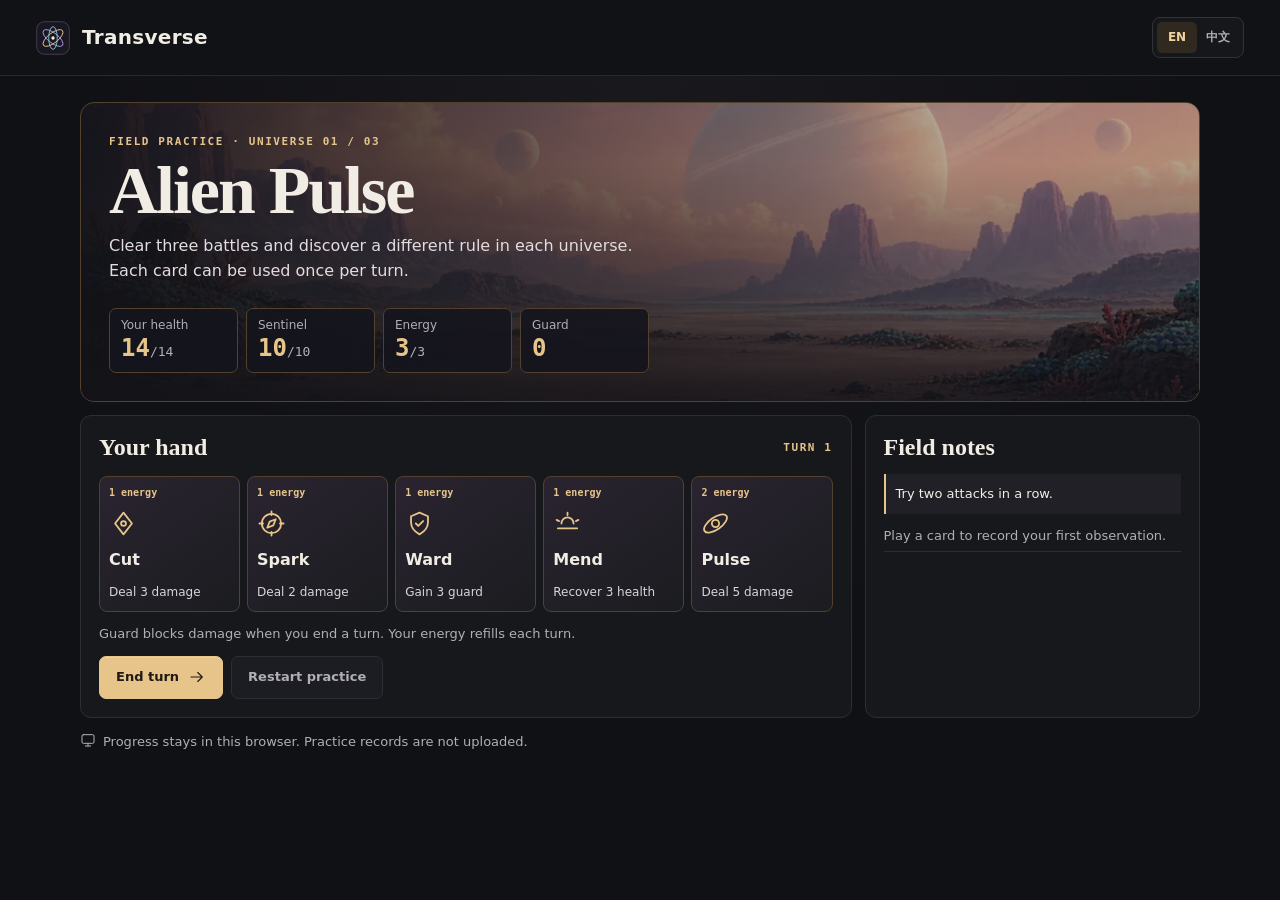
==== practice/index.html @ 9c6a7497 "Run public Transverse practice entirely in the browser" ====
<!doctype html>
<html lang="en">
<head>
  <meta charset="utf-8">
  <meta name="viewport" content="width=device-width, initial-scale=1">
  <meta name="theme-color" content="#101114">
  <meta name="robots" content="noindex, nofollow">
  <meta http-equiv="Content-Security-Policy" content="default-src 'none'; script-src 'self'; style-src 'self'; img-src 'self'; connect-src 'none'; form-action 'none'; base-uri 'none'">
  <meta name="description" content="Play three Transverse practice battles in your browser.">
  <link rel="icon" href="../mark.svg" type="image/svg+xml">
  <link rel="stylesheet" href="../style.css?v=7">
  <link rel="stylesheet" href="./practice.css">
  <title>Transverse · Practice</title>
</head>
<body>
  <div id="practice"></div>
  <noscript>Enable JavaScript to play. 请启用 JavaScript 后开始试玩。</noscript>
  <script type="module" src="./practice.mjs"></script>
</body>
</html>
---- style.css ----
:root {
  color-scheme: dark;
  --bg: #101114;
  --panel: #17181c;
  --panel-raised: #1c1d22;
  --line: #2d2e34;
  --line-warm: #51412d;
  --ink: #f2ede4;
  --muted: #b1aeb5;
  --dim: #949097;
  --gold: #e7c48a;
  --gold-bright: #f0d29e;
  --good: #add4ae;
  --mono: "Cascadia Mono", "SFMono-Regular", Consolas, monospace;
  --sans: Inter, system-ui, -apple-system, "Segoe UI", "Microsoft YaHei UI", "PingFang SC", sans-serif;
  --display: Georgia, "Times New Roman", serif;
  font: 16px/1.55 var(--sans);
  color: var(--ink);
  background: var(--bg);
}
html[lang="zh-CN"] { --display: "Songti SC", "Noto Serif CJK SC", SimSun, Georgia, serif; }
* { box-sizing: border-box; }
html { scroll-behavior: smooth; }
body { margin: 0; min-width: 280px; background: radial-gradient(ellipse at 50% 0, #1a191e 0, transparent 560px); }
body:has(dialog[open]) { overflow: hidden; }
button, input, textarea { font: inherit; }
a { color: inherit; text-decoration: none; }
button { color: inherit; cursor: pointer; }
button:disabled { cursor: default; opacity: .52; }
a:focus-visible, button:focus-visible, textarea:focus-visible, input:focus-visible, [tabindex]:focus-visible { outline: 2px solid var(--gold-bright); outline-offset: 3px; }
button:focus:not(:focus-visible) { outline: none; }
h1, h2, h3, p { margin: 0; }
svg { flex-shrink: 0; vertical-align: middle; }
.sr-only { position: absolute; width: 1px; height: 1px; padding: 0; margin: -1px; overflow: hidden; clip: rect(0,0,0,0); white-space: nowrap; border: 0; }
.frame { width: min(100% - 72px, 1240px); margin-inline: auto; }
.eyebrow { color: var(--gold); font: 600 11px/1.4 var(--mono); letter-spacing: .145em; text-transform: uppercase; }
.site-head { border-bottom: 1px solid #2a282d; background: #111215; }
.head-inner { display: flex; align-items: center; justify-content: space-between; gap: 24px; min-height: 75px; }
.brand { display: inline-flex; align-items: center; gap: 12px; flex-shrink: 0; }
.brand img { display: block; }
.brand strong { letter-spacing: .015em; line-height: 1.08; font-size: 20px; font-weight: 760; }
.site-head nav { display: flex; gap: 34px; color: var(--muted); font-size: 13px; }
.site-head nav a:hover, .site-foot a:hover { color: var(--gold-bright); }
.head-location { font-size: 13px; color: var(--muted); }
.head-tools { display: flex; align-items: center; gap: 10px; }
.language { display: flex; align-items: center; background: #16171b; border: 1px solid #343236; padding: 4px; border-radius: 8px; }
.language button { height: 31px; min-width: 40px; padding: 0 9px; border: 0; background: transparent; border-radius: 5px; color: var(--muted); font-size: 12px; font-weight: 700; }
.language button[aria-pressed="true"] { background: #30291f; color: var(--gold-bright); }
.language button:hover { color: var(--gold-bright); }
.icon-button { display: grid; place-items: center; width: 40px; height: 40px; border: 1px solid var(--line); border-radius: 7px; background: #191a1e; color: var(--muted); }
.icon-button:hover { color: var(--ink); border-color: var(--line-warm); }
.home-main { padding-top: 34px; }
.hero { position: relative; min-height: 568px; display: flex; align-items: center; isolation: isolate; overflow: hidden; border: 1px solid #413831; border-radius: 13px; background: #19151d; }
.hero-image, .hero-shade, .hero-grid { position: absolute; inset: 0; z-index: -1; }
.hero-image { background: url('./worlds/world-23.webp') 65% center / cover no-repeat; }
.hero-shade {
  background: linear-gradient(90deg, #19151d 0%, #19151de8 19%, #19151dc2 36%, #19151d20 63%, transparent 80%),
    linear-gradient(0deg, #19151db8, transparent 40%);
}
.hero-grid { opacity: .12; background-image: linear-gradient(#b99a6630 1px, transparent 1px), linear-gradient(90deg, #b99a6630 1px, transparent 1px); background-size: 38px 38px; mask-image: linear-gradient(90deg, #000, transparent 58%); }
.hero-content { padding: 43px 48px 47px 58px; width: min(100%, 650px); }
.hero-label { display: inline-flex; align-items: center; gap: 9px; border: 1px solid #6b5538; border-radius: 4px; padding: 7px 9px; background: #2d251a9c; }
.tag-dot, .status-dot, .foot-dot { flex: none; display: inline-block; width: 6px; height: 6px; border-radius: 50%; background: var(--gold); box-shadow: 0 0 10px #dcb87d70; }
.hero h1 { margin: 24px 0 11px; font: 560 clamp(62px, 9.1vw, 123px)/.92 Georgia, "Times New Roman", serif; letter-spacing: -.078em; }
.hero-tagline { max-width: 460px; margin-bottom: 12px; color: #f0d6ad; font: 550 clamp(21px, 2.6vw, 33px)/1.18 var(--display); text-wrap: balance; }
.hero-tagline + .hero-desc { max-width: 375px; }
.hero-desc { color: #d5ced0; font-size: 15px; line-height: 1.75; max-width: 400px; }
.hero-actions { display: flex; flex-wrap: wrap; gap: 11px; align-items: center; margin-top: 26px; }
.button { min-height: 43px; display: inline-flex; justify-content: center; align-items: center; gap: 9px; padding: 9px 16px; border: 1px solid transparent; border-radius: 7px; font-size: 13px; line-height: 1.28; font-weight: 750; text-align: center; transition: background .15s, border-color .15s, box-shadow .15s; }
.button.primary { color: #211913; border-color: #f0d8ad; background: #e4bd7e; box-shadow: inset 0 1px #f8ddb185; }
.button.primary:hover:enabled, a.button.primary:hover { background: #f2d59f; }
.button.secondary { color: var(--ink); border-color: #48434a; background: #1c1b21d9; }
.button.secondary:hover:enabled, a.button.secondary:hover { background: #29252a; border-color: #8b6f4b; }
.button.plain { color: var(--muted); background: transparent; }
.button.plain:hover:enabled { color: var(--ink); background: #242329; }
.button.danger { color: #23161a; border-color: #f2c3be; background: #eab2ad; }
.button.danger:hover:enabled { background: #f4d0cc; }
.button.danger-text { color: #f1b8b0; }
.hero-actions .button { min-height: 48px; padding-inline: 20px; }
.hero-facts { display: flex; flex-wrap: wrap; gap: 9px 16px; padding: 0; margin: 26px 0 0; list-style: none; }
.hero-facts li { display: inline-flex; align-items: center; gap: 7px; font-size: 11px; color: #c8c0bf; }
.hero-facts svg { color: var(--gold); }
.hero-plate { position: absolute; right: 22px; bottom: 19px; display: flex; align-items: center; gap: 11px; color: #e4c99c; text-transform: uppercase; font: 10px/1 var(--mono); letter-spacing: .16em; }
.hero-plate span { width: 32px; height: 1px; background: #bc965c; }
.corner { position: absolute; width: 13px; height: 13px; border: 0 solid #d2a972; opacity: .7; }
.top-left { top: 11px; left: 11px; border-width: 1px 0 0 1px; }
.top-right { top: 11px; right: 11px; border-width: 1px 1px 0 0; }
.bottom-left { bottom: 11px; left: 11px; border-width: 0 0 1px 1px; }
.bottom-right { bottom: 11px; right: 11px; border-width: 0 1px 1px 0; }
.home-section { padding: 64px 0 0; scroll-margin-top: 10px; }
.section-head .eyebrow { margin-bottom: 9px; }
.section-head h1, .section-head h2 { font: 600 clamp(31px, 4vw, 50px)/1.14 var(--display); letter-spacing: -.035em; }
.section-head > p:last-child { margin-top: 11px; color: var(--muted); font-size: 14px; }
.phase-grid { display: grid; grid-template-columns: repeat(3, minmax(0, 1fr)); gap: 14px; margin-top: 24px; }
.phase-tile { min-width: 0; overflow: hidden; border: 1px solid #39343b; border-radius: 10px; background: linear-gradient(140deg, #211e24, #18191d 64%); }
.phase-scene { position: relative; isolation: isolate; min-height: 103px; display: flex; align-items: flex-end; border-bottom: 1px solid #39343b; background: #232025; }
.phase-scene > img, .phase-scene::after { position: absolute; inset: 0; width: 100%; height: 100%; }
.phase-scene > img { z-index: -2; object-fit: cover; object-position: 48% 43%; }
.phase-tile:nth-child(2) .phase-scene > img { object-position: 48% 77%; }
.phase-scene::after { content: ''; z-index: -1; background: linear-gradient(0deg, #121017df, #1210172e 63%); }
.phase-coordinates { width: 100%; display: flex; align-items: center; justify-content: space-between; gap: 8px; padding: 8px 13px; color: #f5e8d4; font: 650 10px/1.4 var(--mono); letter-spacing: .1em; text-transform: uppercase; }
.phase-coordinates > span:first-child { display: inline-flex; align-items: center; gap: 6px; }
.phase-number { color: #ebcca2; }
.phase-content { padding: 13px 16px 16px; }
.phase-tile h3 { display: flex; align-items: center; gap: 8px; font-size: 16px; }
.phase-tile h3 svg { color: var(--gold); }
.option-icon { display: inline-grid; place-items: center; border: 1px solid #584833; border-radius: 7px; background: #2c241d; color: var(--gold); }
.phase-tile p, .info-tile > p:not(.eyebrow) { color: var(--muted); margin-top: 7px; font-size: 13px; line-height: 1.68; }
.home-info { display: grid; grid-template-columns: 1fr 1fr; gap: 14px; margin-top: 29px; }
.info-tile { padding: 22px 25px; border: 1px solid var(--line); border-radius: 9px; background: var(--panel); }
.info-tile h2 { font-size: 19px; margin-top: 7px; }
.info-tile .button { margin-top: 14px; }
.site-foot { margin-top: 55px; padding: 17px 0 25px; border-top: 1px solid var(--line); display: flex; align-items: center; justify-content: space-between; gap: 12px; font-size: 11px; color: var(--dim); }
.site-foot > * { display: inline-flex; align-items: center; gap: 8px; }
.foot-dot { width: 5px; height: 5px; }
.flash { display: flex; align-items: center; gap: 14px; margin-top: 15px; padding: 10px 13px; border: 1px solid var(--line-warm); border-radius: 6px; background: #2b231a; color: #edd5ab; font-size: 13px; }
.flash button { color: var(--gold-bright); background: transparent; border: 0; text-decoration: underline; }
.loading { color: var(--muted); padding-top: 50px; padding-bottom: 30px; }

.game-main { padding-top: 26px; }
.run-top { display: flex; align-items: flex-end; justify-content: space-between; gap: 12px; margin-bottom: 17px; }
.run-title h1 { font: 600 clamp(26px, 3.3vw, 41px)/1.15 var(--display); letter-spacing: -.035em; margin-top: 3px; }
.run-title h1 span { color: var(--gold); }
.run-title h1 small { font: 13px var(--mono); letter-spacing: .05em; color: var(--dim); }
.run-top-right { display: flex; align-items: center; gap: 14px; }
.life-dots { display: flex; align-items: center; gap: 5px; }
.life-dots span { display: grid; place-items: center; width: 28px; height: 26px; border-radius: 4px; border: 1px solid var(--line); color: var(--dim); font: 11px var(--mono); }
.life-dots .current { color: var(--gold-bright); border-color: #9d794c; background: #34291e; }
.life-dots .passed { color: var(--good); }
.save-mark { display: flex; align-items: center; gap: 6px; color: var(--muted); font-size: 11px; white-space: nowrap; }
.save-mark .status-dot { background: var(--good); box-shadow: 0 0 10px #add4ae52; }
.route-track { display: flex; align-items: center; gap: 13px; margin-bottom: 16px; min-height: 51px; border: 1px solid var(--line); border-radius: 8px; padding: 8px 13px; background: var(--panel); }
.route-track .eyebrow { color: var(--muted); white-space: nowrap; }
.route-track ol { display: flex; align-items: center; list-style: none; margin: 0; padding: 0; }
.route-track li { display: flex; align-items: center; color: #8a8589; }
.route-track li::after { content: ''; width: clamp(9px, 2vw, 24px); height: 1px; background: var(--line); }
.route-track li:last-child::after { display: none; }
.route-track li svg { width: 29px; height: 28px; padding: 5px; border: 1px solid #343137; border-radius: 4px; }
.route-track li.passed svg { color: var(--muted); }
.route-track li.current svg { color: var(--gold-bright); border-color: #937145; background: #34281d; }
.game-grid { display: grid; grid-template-columns: minmax(0, 2.25fr) minmax(260px, 1fr); gap: 16px; align-items: start; }
.combat-block { min-width: 0; }
.arena { min-height: 308px; display: grid; grid-template-rows: auto minmax(144px, 1fr) auto; position: relative; isolation: isolate; overflow: hidden; border: 1px solid #554637; border-radius: 10px; background: #18151a; }
.arena-visual, .arena-shade { position: absolute; inset: 0; z-index: -1; }
.arena-visual { opacity: .85; }
.arena-shade { background: radial-gradient(ellipse at 50% 40%, #15131740 0, #121217bc 70%), linear-gradient(0deg, #101115 0, transparent 70%); }
.arena-top { padding: 14px 17px 0; display: flex; justify-content: space-between; gap: 10px; align-items: center; }
.arena-top .eyebrow { display: flex; align-items: center; gap: 7px; }
.arena-turn { font-size: 12px; color: var(--muted); }
.arena-turn strong { color: var(--ink); font: 15px var(--mono); margin-left: 4px; }
.arena-figure { display: grid; place-items: center; padding-top: 1px; }
.arena-readouts { display: grid; grid-template-columns: 1fr 1fr; gap: 13px; padding: 0 14px 14px; }
.readout { min-width: 0; min-height: 86px; padding: 8px 9px; border: 1px solid #4a3e34; border-radius: 6px; background: #141316e8; }
.readout h2 { color: var(--muted); font-size: 10px; letter-spacing: .09em; text-transform: uppercase; margin-bottom: 4px; }
.readout h2 span { letter-spacing: 0; text-transform: none; margin-left: 3px; color: var(--gold); }
.slots { display: flex; flex-wrap: wrap; gap: 4px; margin: 0; }
.slots div { display: grid; justify-items: center; min-width: 34px; padding: 2px 4px; line-height: 1.23; border: 1px solid #3b3539; border-radius: 3px; background: #211d23; }
.slots dt { font: 9px var(--mono); color: var(--dim); }
.slots dd { margin: 2px 0 0; font: 700 15px/1 var(--mono); color: var(--ink); }
.slots .unknown { color: #c5a77e; }
.camp-line { margin-top: 9px; display: flex; align-items: center; gap: 8px; font-size: 11px; color: var(--muted); }
.camp-count { display: inline-block; white-space: nowrap; padding: 3px 6px; border: 1px solid #5e4c36; border-radius: 4px; color: var(--gold); font: 600 10px/1.35 var(--mono); }
.quick-observation { display: none; }
.hand { margin-top: 16px; }
.hand-title { display: flex; align-items: center; justify-content: space-between; margin-bottom: 8px; }
.hand-title h2 { font-size: 13px; font-weight: 730; }
.hand-title span { font: 11px var(--mono); color: var(--dim); }
.cards { display: grid; grid-template-columns: repeat(5, minmax(0, 1fr)); gap: 8px; min-height: 121px; }
.hand-card { min-width: 0; min-height: 121px; padding: 6px 7px 8px; display: grid; grid-template-rows: auto 1fr auto auto; justify-items: center; color: #eee2d1; text-align: center; border: 1px solid #564531; border-radius: 8px; background: radial-gradient(ellipse at 50% 37%, #413128 0, transparent 66%), #201c23; transition: transform .15s, border-color .15s, background-color .15s; }
.hand-card:hover:enabled { transform: translateY(-3px); border-color: #e4bd7e; background-color: #2a222a; }
.card-top { display: flex; justify-content: space-between; align-items: center; width: 100%; }
.card-top kbd { color: #b1a49a; font: 10px/1 var(--mono); }
.card-cost { display: grid; place-items: center; min-width: 21px; height: 21px; border: 1px solid #a27d4e; border-radius: 50%; color: var(--gold-bright); font: 600 11px var(--mono); background: #302418; }
.card-sigil { color: #dbb57b; }
.card-sigil svg { width: 51px; height: 51px; }
.hand-card strong { max-width: 100%; font: 700 clamp(10px, 1.45vw, 13px)/1.3 var(--mono); overflow-wrap: anywhere; }
.card-rule { width: 21px; height: 1px; background: #8f6c46; margin-top: 6px; }
.empty-hand { grid-column: 1 / -1; place-content: center; color: var(--muted); border: 1px dashed var(--line); border-radius: 8px; padding: 13px; text-align: center; font-size: 13px; }
.turn-actions, .camp-actions { display: flex; gap: 8px; align-items: center; }
.turn-actions { justify-content: space-between; margin-top: 12px; }
.notebook { min-width: 0; border: 1px solid #39363e; border-radius: 9px; overflow: hidden; background: #17181d; }
.log-tabs { display: grid; grid-template-columns: 1fr 1fr; border-bottom: 1px solid #333139; }
.log-tabs button { min-height: 46px; padding: 5px 6px; display: flex; justify-content: center; align-items: center; gap: 5px; border: 0; border-bottom: 2px solid transparent; background: #1b1b21; color: var(--muted); font-size: 11px; line-height: 1.15; font-weight: 700; }
.log-tabs button + button { border-left: 1px solid #333139; }
.log-tabs button:hover { color: var(--ink); }
.log-tabs button[aria-pressed="true"] { background: #252128; color: var(--gold-bright); border-bottom-color: #d0a26a; }
.log-tabs sup { color: var(--gold-bright); font: 9px var(--mono); }
.log-scroll { height: min(498px, 60vh); min-height: 235px; overflow: auto; scrollbar-color: #51414a transparent; overscroll-behavior: contain; }
.log-list { margin: 0; padding: 0 11px; list-style: none; }
.log-list > li { padding: 10px 1px; border-bottom: 1px solid #2c2b32; }
.log-list > li:last-child { border-bottom: 0; }
.log-line-title { display: flex; gap: 8px; align-items: baseline; font-size: 12px; color: #dcd4d5; }
.log-seq { font: 10px var(--mono); color: var(--dim); }
.deltas { display: flex; flex-wrap: wrap; gap: 4px; margin: 5px 0 0 27px; }
.delta { font: 10px/1.3 var(--mono); padding: 2px 4px; border-radius: 3px; background: #25232b; color: #d5ccd2; }
.delta b { color: var(--gold); }
.delta span { color: #a59aa2; }
.log-list li p { padding-left: 27px; color: var(--muted); font-size: 11px; }
.carried-notes { padding: 12px; color: var(--muted); font-size: 13px; }
.carried-notes article { padding: 11px 10px; border: 1px solid var(--line); border-radius: 5px; background: #1d1c22; }
.carried-notes article + article { margin-top: 7px; }
.carried-notes article p { margin-top: 5px; white-space: pre-wrap; overflow-wrap: anywhere; }
.carried-notes .eyebrow { font-size: 9px; }
.step-panel { min-height: 360px; border: 1px solid #4d4035; border-radius: 10px; overflow: hidden; background: linear-gradient(137deg, #271f24, #17181d 57%); }
.step-art { height: 120px; display: grid; place-items: center; color: var(--gold); border-bottom: 1px solid #493b32; background: radial-gradient(ellipse at 50% 50%, #493524 0, #201c23 58%); }
.step-art svg { filter: drop-shadow(0 0 14px #d8ae6c6b); }
.step-content { padding: 21px 25px 26px; }
.step-content h2 { margin-top: 5px; font: 600 clamp(23px, 3.1vw, 34px)/1.18 var(--display); }
.step-content p { margin-top: 8px; color: var(--muted); font-size: 13px; }
.options { display: grid; grid-template-columns: repeat(auto-fit, minmax(min(155px, 100%), 1fr)); gap: 8px; margin-top: 19px; }
.option { display: flex; align-items: center; gap: 8px; min-height: 51px; padding: 7px 9px; border: 1px solid #514235; border-radius: 6px; background: #231e24; color: var(--ink); text-align: left; font-size: 13px; font-weight: 700; }
.option:hover:enabled { border-color: #bd9865; background: #30242a; }
.option > svg { margin-left: auto; color: #c8a576; width: 15px; }
.option-icon { width: 32px; height: 32px; font: 10px var(--mono); flex: none; }
.option-icon svg { width: 20px; height: 20px; }
.skip-reward { margin-top: 6px; }
#note-form { margin-top: 13px; }
textarea { resize: vertical; width: 100%; min-height: 98px; padding: 10px; border: 1px solid #4b4248; border-radius: 6px; background: #15151a; color: var(--ink); font-size: 14px; }
textarea::placeholder { color: var(--dim); }
.note-actions { display: flex; align-items: center; gap: 8px; margin-top: 8px; }
#note-count { margin-right: auto; color: var(--dim); font: 11px var(--mono); }
.complete-panel { max-width: 790px; margin: 14px auto 0; padding: 37px 29px 31px; text-align: center; border: 1px solid #5c4933; border-radius: 12px; background: radial-gradient(ellipse at 50% 0, #3a2c22 0, #19181e 60%); }
.complete-sigil { color: var(--gold-bright); margin-bottom: 14px; }
.complete-panel h1 { font: 600 clamp(32px, 5vw, 55px)/1.12 var(--display); margin: 7px 0; }
.complete-panel > p:not(.eyebrow) { color: var(--muted); }
.result-grid { margin: 21px auto 16px; display: grid; grid-template-columns: repeat(3, 1fr); gap: 8px; max-width: 630px; }
.result-grid article { display: grid; gap: 4px; border: 1px solid var(--line-warm); border-radius: 7px; padding: 11px 6px; background: #1c1a20; }
.result-grid small { color: var(--muted); }
.run-id { display: flex; align-items: center; justify-content: center; flex-wrap: wrap; gap: 7px; font-size: 11px; color: var(--muted); }
.run-id code, .run-id strong { color: var(--gold); overflow-wrap: anywhere; }
.complete-actions { display: flex; justify-content: center; flex-wrap: wrap; gap: 8px; margin-top: 19px; }

dialog { width: min(100% - 28px, 510px); max-height: calc(100% - 28px); overflow: auto; border: 1px solid #6c553d; border-radius: 11px; padding: 24px; color: var(--ink); background: #1e1b22; box-shadow: 0 24px 80px #0009; }
dialog::backdrop { background: #0c0b10d9; backdrop-filter: blur(3px); }
.dialog-close { position: absolute; right: 10px; top: 10px; width: 33px; height: 33px; }
dialog h2 { margin: 5px 28px 10px 0; font: 600 29px/1.15 var(--display); }
dialog p:not(.eyebrow) { color: var(--muted); margin-top: 10px; font-size: 13px; line-height: 1.65; }
.check-label { display: flex; align-items: center; gap: 9px; margin-top: 14px; padding: 10px; border: 1px solid #4e423c; border-radius: 6px; background: #282126; font-size: 13px; }
.check-label input { width: 17px; height: 17px; flex: none; accent-color: var(--gold); }
.dialog-actions { display: flex; justify-content: flex-end; flex-wrap: wrap; gap: 7px; margin-top: 15px; }
.menu-options { display: grid; gap: 8px; }
.dialog-alert { padding: 6px 8px; border: 1px solid var(--line-warm); border-radius: 4px; }
div.dialog-alert { margin-top: 10px; }
dialog div.dialog-alert p { margin: 0; }
.research-main { padding-top: 41px; }
.research-main .info-tile { margin-top: 19px; max-width: 565px; }
.stat-grid { display: grid; grid-template-columns: repeat(4, minmax(0, 1fr)); gap: 9px; margin-top: 19px; }
.stat-tile { display: grid; gap: 6px; padding: 13px; border: 1px solid var(--line); border-radius: 7px; background: var(--panel); }
.stat-tile span { color: var(--muted); font-size: 12px; }
.stat-tile strong { color: var(--gold-bright); font: 650 clamp(16px, 3vw, 26px) var(--mono); }
.research-actions { display: flex; flex-wrap: wrap; gap: 7px; margin-top: 15px; }
.research-table { margin-top: 16px; padding: 13px; border: 1px solid var(--line); border-radius: 7px; background: var(--panel); }
.research-table h2 { font-size: 16px; margin-bottom: 7px; }
.research-table p { color: var(--muted); font-size: 13px; }
.table-scroll { overflow-x: auto; }
table { width: 100%; border-collapse: collapse; text-align: left; font-size: 12px; }
th, td { padding: 7px 8px; border-bottom: 1px solid var(--line); white-space: nowrap; }
th { color: var(--muted); }
td code { color: var(--gold); }
.run-link { display: inline-flex; align-items: center; gap: 5px; min-height: 32px; padding: 3px 7px; border: 1px solid var(--line-warm); border-radius: 5px; background: transparent; color: var(--gold-bright); }
.run-link:hover, .run-link[aria-expanded="true"] { background: #312820; }
.more-records { margin-top: 10px; }
.run-detail { scroll-margin: 12px; }
.run-detail-head { display: flex; justify-content: space-between; gap: 10px; flex-wrap: wrap; margin-bottom: 8px; }
.run-detail-head code { color: var(--gold); font: 11px var(--mono); overflow-wrap: anywhere; }
.run-detail-head .button { min-height: 32px; padding: 5px 8px; }
.event-list { display: grid; gap: 5px; margin-top: 10px; }
.event-row { border: 1px solid var(--line); border-radius: 6px; background: #1b1b21; }
.event-row > summary { display: grid; grid-template-columns: 44px minmax(140px, 1fr) minmax(120px, .8fr) auto; align-items: baseline; gap: 8px; min-height: 40px; padding: 9px 11px; cursor: pointer; }
.event-row > summary:hover, .event-row[open] > summary { background: #29242a; }
.event-row > summary code { color: var(--gold); }
.event-row > summary strong { font-size: 13px; }
.event-row > summary :is(span,time) { color: var(--muted); font-size: 11px; }
.event-content { padding: 10px 11px 13px; border-top: 1px solid var(--line); }
.event-content h4 { margin: 10px 0 4px; font-size: 12px; }
.event-content .log-list { padding-inline: 0; }
.event-note { white-space: pre-wrap; overflow-wrap: anywhere; }
.event-raw { margin-top: 9px; color: var(--gold); font-size: 12px; }
.event-raw > summary { cursor: pointer; }
.event-raw pre { max-height: 330px; overflow: auto; padding: 8px; border: 1px solid var(--line); border-radius: 4px; background: #121318; color: var(--ink); font: 11px/1.5 var(--mono); }

@media (max-width: 950px) {
  .frame { width: calc(100% - 44px); }
  .hero { min-height: 518px; }
  .hero-content { padding-left: 37px; }
  .hero-shade { background: linear-gradient(90deg, #19151df7, #19151de8 27%, #19151d9e 53%, #19151d1a 78%), linear-gradient(0deg, #19151db8, transparent 40%); }
}
@media (max-width: 710px) {
  .frame { width: calc(100% - 30px); }
  .head-inner { min-height: 64px; }
  .site-head nav, .head-location { display: none; }
  .home-main { padding-top: 16px; }
  .hero { min-height: 500px; align-items: flex-end; }
  .hero-image { background-position: 73% center; }
  .hero-shade {
    background: linear-gradient(90deg, #19151d85, transparent 78%),
      linear-gradient(0deg, #19151dfa, #19151dc7 43%, #19151d7a 67%, transparent 100%);
  }
  .hero-content { padding: 30px 24px 52px; }
  .hero h1 { font-size: clamp(46px, 13.6vw, 87px); }
  .hero-tagline { max-width: 280px; }
  .hero-desc { max-width: 310px; font-size: 14px; }
  .hero-facts { margin-top: 20px; }
  .hero-plate { bottom: 14px; right: 18px; }
  .home-section { padding-top: 35px; }
  .phase-grid, .home-info, .game-grid { grid-template-columns: 1fr; }
  .phase-grid { gap: 8px; margin-top: 15px; }
  .phase-scene { min-height: 76px; }
  .phase-content { padding: 10px 12px 12px; }
  .home-info { margin-top: 16px; gap: 8px; }
  .info-tile { padding: 14px; }
  .site-foot { margin-top: 34px; }
  .game-main { padding-top: 17px; }
  .game-grid { gap: 13px; }
  .arena { min-height: 236px; grid-template-rows: auto minmax(110px, 1fr) auto; }
  .arena-readouts { gap: 6px; padding: 0 8px 8px; }
  .readout { min-height: 66px; padding: 5px 6px; }
  .slots div { min-width: 25px; padding: 1px 3px; }
  .slots dd { font-size: 12px; }
  .cards { gap: 5px; min-height: 93px; }
  .hand-card { min-height: 93px; padding: 4px 3px 5px; }
  .card-sigil svg { width: 39px; height: 39px; }
  .card-rule { margin-top: 4px; }
  .hand { margin-top: 10px; }
  .card-cost { min-width: 17px; height: 17px; font-size: 9px; }
  .log-scroll { height: 230px; min-height: 0; }
  .quick-observation { display: block; background: #19191e; border: 1px solid var(--line); border-radius: 5px; margin-top: 7px; }
  .quick-observation .log-list > li { padding: 5px 0; }
  .turn-actions { margin-top: 8px; }
  .turn-actions .button { padding: 7px 8px; font-size: 12px; }
  .step-panel { min-height: 0; }
  .step-art { height: 88px; }
  .step-art svg { width: 41px; }
  .step-content { padding: 15px; }
  .stat-grid { grid-template-columns: repeat(2, minmax(0, 1fr)); }
  .event-row > summary { grid-template-columns: 33px minmax(0, 1fr); gap: 4px 7px; }
  .event-row > summary time { grid-column: 2; }
}
@media (max-width: 390px) {
  .frame { width: calc(100% - 22px); }
  .hero-content { padding-inline: 18px; }
  .hero-actions .button { padding-inline: 12px; }
  .hero-facts { gap: 7px 9px; }
  .hero-facts li { font-size: 10px; }
  .life-dots { display: none; }
  .route-track { gap: 6px; padding-inline: 7px; }
  .route-track .eyebrow { font-size: 9px; }
  .route-track li svg { width: 23px; height: 23px; padding: 3px; }
  .route-track li::after { width: 6px; }
  .turn-actions, .camp-actions { gap: 4px; }
  .turn-actions .button { min-height: 42px; padding-inline: 5px; font-size: 11px; }
  .camp-actions svg { display: none; }
  .result-grid .eyebrow { font-size: 8px; }
  .result-grid strong { font-size: 13px; }
}
@media (prefers-reduced-motion: reduce) {
  *, *::before, *::after { scroll-behavior: auto !important; transition: none !important; }
}
---- practice/practice.css ----
.practice-wrap {
  --accent: #e7c48a;
  --accent-dark: #51412d;
  max-width: 1120px;
  padding: 26px 0 32px;
}
.practice-wrap[data-world="1"] { --accent: #a9dfcd; --accent-dark: #395650; }
.practice-wrap[data-world="2"] { --accent: #d3bdf2; --accent-dark: #524466; }
.practice-hero {
  position: relative;
  isolation: isolate;
  min-height: 300px;
  display: flex;
  flex-direction: column;
  justify-content: flex-end;
  gap: 24px;
  padding: 28px;
  border: 1px solid var(--accent-dark);
  border-radius: 14px;
  overflow: hidden;
  background: #222028;
}
.practice-scene, .practice-hero::after { position: absolute; inset: 0; width: 100%; height: 100%; z-index: -1; }
.practice-scene { object-fit: cover; object-position: 60% center; }
.practice-hero::after { content: ""; background: linear-gradient(90deg, #121217f5, #12121752 78%), linear-gradient(0deg, #111116d9, transparent 80%); }
.practice-intro { max-width: 540px; }
.practice-wrap .eyebrow { color: var(--accent); }
.practice-intro h1 { margin: 6px 0 9px; font: 600 clamp(37px, 6vw, 68px)/1.02 var(--display); letter-spacing: -.03em; }
.practice-intro > p:last-child { color: #e3dce0; }
.practice-metrics { display: grid; grid-template-columns: repeat(4, minmax(0, 1fr)); gap: 8px; max-width: 540px; }
.practice-metrics > div { min-width: 0; padding: 7px 11px 9px; background: #14151de6; border: 1px solid var(--accent-dark); border-radius: 7px; }
.practice-metrics span { display: block; font-size: 12px; color: var(--muted); }
.practice-metrics strong { display: block; color: var(--accent); font: 700 24px/1.2 var(--mono); }
.practice-metrics small { color: var(--muted); font-size: 13px; font-weight: 500; }
.practice-grid { display: grid; grid-template-columns: minmax(0, 2.3fr) minmax(245px, 1fr); gap: 13px; margin-top: 13px; }
.practice-play, .practice-notes { min-width: 0; padding: 18px; border: 1px solid var(--line); border-radius: 11px; background: var(--panel); }
.practice-heading { display: flex; align-items: center; justify-content: space-between; gap: 12px; }
.practice-play h2, .practice-notes h2 { font: 600 24px/1.16 var(--display); }
.practice-hand { display: grid; grid-template-columns: repeat(5, minmax(0, 1fr)); gap: 7px; margin-top: 14px; }
.practice-card {
  min-height: 136px;
  min-width: 0;
  display: flex;
  flex-direction: column;
  justify-content: space-between;
  align-items: start;
  gap: 5px;
  padding: 9px;
  text-align: left;
  border-radius: 8px;
  border: 1px solid var(--accent-dark);
  background: linear-gradient(145deg, #2a2430, #1b1c20);
}
.practice-card:not(:disabled):hover { border-color: var(--accent); background: #302a36; }
.practice-card-cost { font: 600 10px/1.3 var(--mono); color: var(--accent); }
.practice-card-icon { color: var(--accent); }
.practice-card > span:last-child { color: #dad4db; font-size: 12px; }
.practice-guide, .practice-local { color: var(--muted); font-size: 13px; }
.practice-guide { margin: 12px 0; }
.practice-actions { display: flex; align-items: center; flex-wrap: wrap; gap: 8px; }
.practice-actions .primary { border-color: var(--accent); background: var(--accent); }
.practice-quiet { color: var(--muted); background: var(--panel-raised); border-color: var(--line); }
.practice-result { color: var(--accent); margin-top: 9px; }
.practice-result:empty { display: none; }
.practice-clue { margin: 12px 0; padding: 10px; border-left: 2px solid var(--accent); background: #202026; font-size: 13px; }
.practice-notes ol { display: grid; gap: 6px; margin: 0; padding: 0; list-style: none; font-size: 13px; color: var(--muted); }
.practice-notes li { padding-bottom: 5px; border-bottom: 1px solid var(--line); }
.practice-local { display: flex; align-items: start; gap: 7px; margin-top: 14px; }

@media (max-width: 800px) {
  .practice-grid { grid-template-columns: 1fr; }
  .practice-wrap { width: calc(100% - 30px); padding-top: 15px; }
  .practice-hero { padding: 17px; min-height: 264px; }
}
@media (max-width: 530px) {
  .practice-hand { grid-template-columns: repeat(3, minmax(0, 1fr)); }
  .practice-play, .practice-notes { padding: 13px; }
  .practice-card { min-height: 120px; padding: 8px; }
  .practice-metrics > div { padding-inline: 7px; }
  .practice-metrics strong { font-size: 20px; }
  .practice-intro > p:last-child { font-size: 14px; }
}
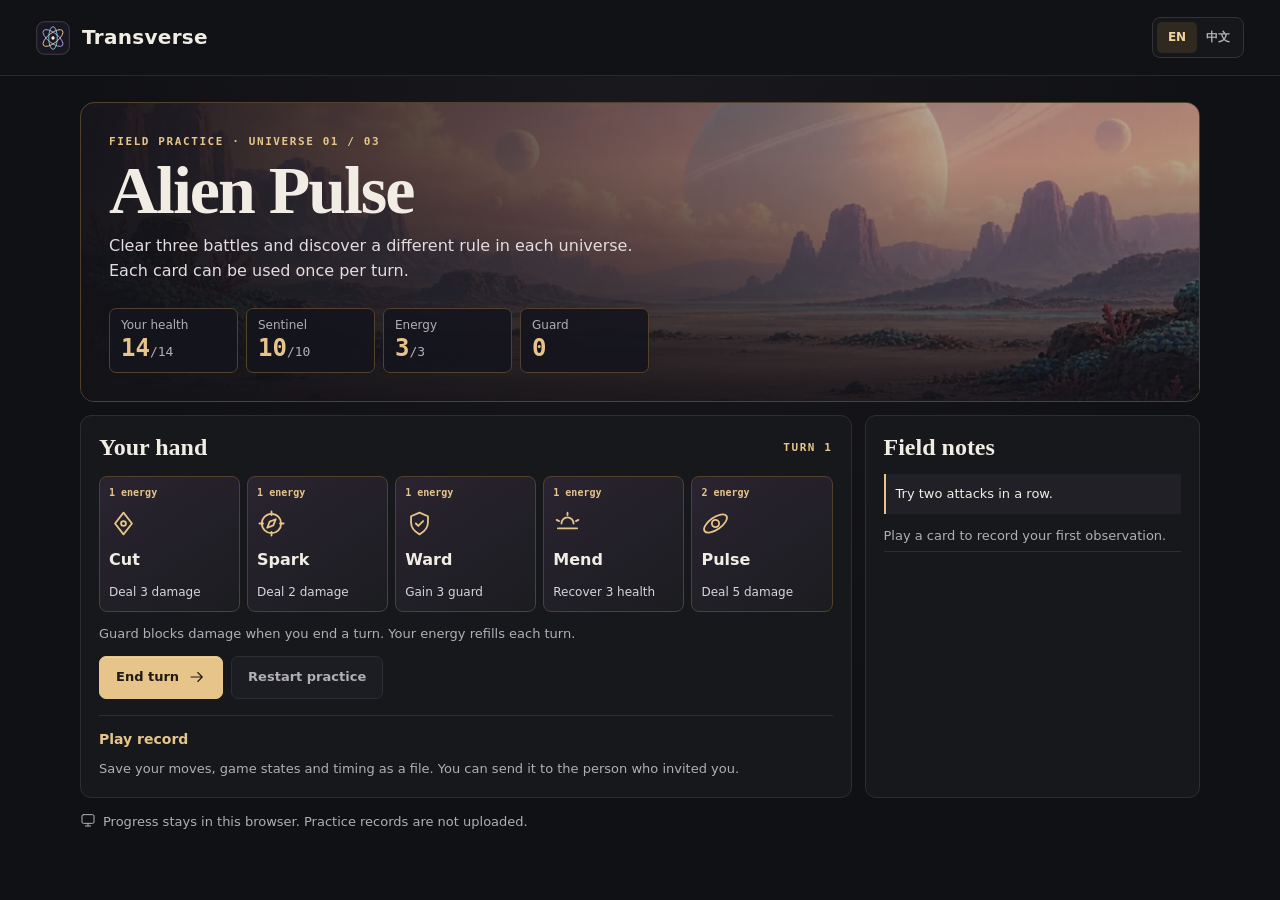
==== commit d12dc861: "Let players download their practice records" ====
--- a/practice/index.html
+++ b/practice/index.html
@@ -9,12 +9,12 @@
   <meta name="description" content="Play three Transverse practice battles in your browser.">
   <link rel="icon" href="../mark.svg" type="image/svg+xml">
   <link rel="stylesheet" href="../style.css?v=7">
-  <link rel="stylesheet" href="./practice.css">
+  <link rel="stylesheet" href="./practice.css?v=2">
   <title>Transverse · Practice</title>
 </head>
 <body>
   <div id="practice"></div>
   <noscript>Enable JavaScript to play. 请启用 JavaScript 后开始试玩。</noscript>
-  <script type="module" src="./practice.mjs"></script>
+  <script type="module" src="./practice.mjs?v=2"></script>
 </body>
 </html>
--- a/practice/practice.css
+++ b/practice/practice.css
@@ -58,10 +58,14 @@
 .practice-guide, .practice-local { color: var(--muted); font-size: 13px; }
 .practice-guide { margin: 12px 0; }
 .practice-actions { display: flex; align-items: center; flex-wrap: wrap; gap: 8px; }
-.practice-actions .primary { border-color: var(--accent); background: var(--accent); }
+.practice-wrap .button.primary { border-color: var(--accent); background: var(--accent); }
 .practice-quiet { color: var(--muted); background: var(--panel-raised); border-color: var(--line); }
 .practice-result { color: var(--accent); margin-top: 9px; }
 .practice-result:empty { display: none; }
+.practice-record { display: grid; justify-items: start; gap: 8px; margin-top: 16px; padding-top: 13px; border-top: 1px solid var(--line); }
+.practice-record h3 { margin: 0; font-size: 14px; color: var(--accent); }
+.practice-record p, .practice-record label { color: var(--muted); font-size: 13px; }
+.practice-record textarea { width: 100%; padding: 9px 10px; resize: vertical; color: var(--ink); background: var(--panel-raised); border: 1px solid var(--line); border-radius: 7px; }
 .practice-clue { margin: 12px 0; padding: 10px; border-left: 2px solid var(--accent); background: #202026; font-size: 13px; }
 .practice-notes ol { display: grid; gap: 6px; margin: 0; padding: 0; list-style: none; font-size: 13px; color: var(--muted); }
 .practice-notes li { padding-bottom: 5px; border-bottom: 1px solid var(--line); }
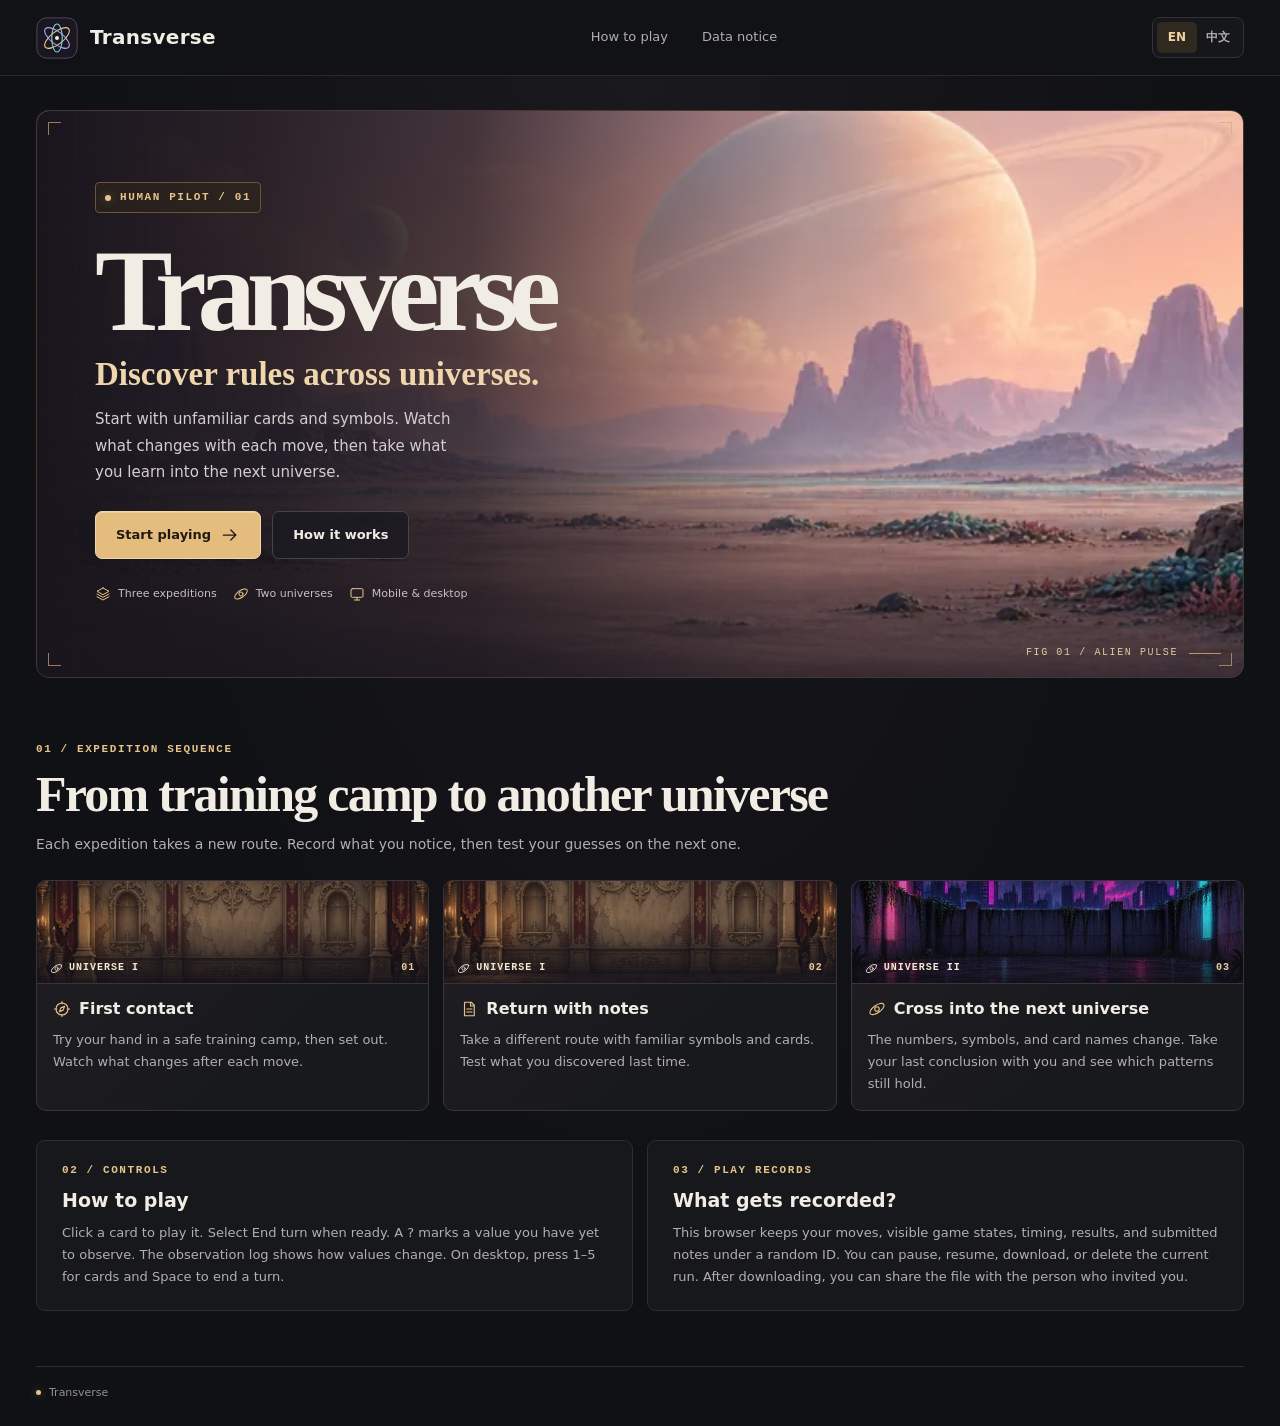
==== commit 5745b979: "Restore the original Transverse expeditions in the browser" ====
--- a/practice/index.html
+++ b/practice/index.html
@@ -5,16 +5,18 @@
   <meta name="viewport" content="width=device-width, initial-scale=1">
   <meta name="theme-color" content="#101114">
   <meta name="robots" content="noindex, nofollow">
-  <meta http-equiv="Content-Security-Policy" content="default-src 'none'; script-src 'self'; style-src 'self'; img-src 'self'; connect-src 'none'; form-action 'none'; base-uri 'none'">
-  <meta name="description" content="Play three Transverse practice battles in your browser.">
+  <meta http-equiv="Content-Security-Policy" content="default-src 'none'; script-src 'self'; style-src 'self'; img-src 'self'; font-src 'self'; connect-src 'none'; form-action 'none'; base-uri 'none'">
+  <meta name="description" content="Transverse. A bilingual card game about discovering hidden rules across universes.">
   <link rel="icon" href="../mark.svg" type="image/svg+xml">
-  <link rel="stylesheet" href="../style.css?v=7">
-  <link rel="stylesheet" href="./practice.css?v=2">
-  <title>Transverse · Practice</title>
+  <link rel="stylesheet" href="../style.css?v=8">
+  <link rel="stylesheet" href="../world-colors.css">
+  <link rel="stylesheet" href="../world-layout.css?v=7">
+  <title>Transverse</title>
 </head>
 <body>
-  <div id="practice"></div>
-  <noscript>Enable JavaScript to play. 请启用 JavaScript 后开始试玩。</noscript>
-  <script type="module" src="./practice.mjs?v=2"></script>
+  <div id="app"></div>
+  <div id="announce" class="sr-only" aria-live="polite"></div>
+  <noscript>Enable JavaScript to enter Transverse. 请启用 JavaScript 以进入 Transverse。</noscript>
+  <script type="module" src="../app.mjs?v=8"></script>
 </body>
 </html>
--- a/style.css
+++ b/style.css
@@ -112,6 +112,7 @@
 .info-tile .button { margin-top: 14px; }
 .site-foot { margin-top: 55px; padding: 17px 0 25px; border-top: 1px solid var(--line); display: flex; align-items: center; justify-content: space-between; gap: 12px; font-size: 11px; color: var(--dim); }
 .site-foot > * { display: inline-flex; align-items: center; gap: 8px; }
+.legacy-download { margin-top: 12px; }
 .foot-dot { width: 5px; height: 5px; }
 .flash { display: flex; align-items: center; gap: 14px; margin-top: 15px; padding: 10px 13px; border: 1px solid var(--line-warm); border-radius: 6px; background: #2b231a; color: #edd5ab; font-size: 13px; }
 .flash button { color: var(--gold-bright); background: transparent; border: 0; text-decoration: underline; }
--- a/world-colors.css
+++ b/world-colors.css
@@ -0,0 +1,390 @@
+.world-shell[data-world="0"] {
+  --world-bg: #080808;
+  --world-panel: #090909;
+  --world-ink: #eee9d9;
+  --world-muted: #b5ae9e;
+  --world-accent: #b52332;
+  --world-accent2: #e8cb72;
+  --world-edge: #841722;
+  --world-key: #eee9d9;
+  --world-on-accent: #fffaf0;
+  --world-scheme: dark;
+  --world-saved: #a6d6a8;
+}
+.world-shell[data-world="1"] {
+  --world-bg: #171713;
+  --world-panel: #26261d;
+  --world-ink: #e8dfbc;
+  --world-muted: #b8ad8a;
+  --world-accent: #a5a178;
+  --world-accent2: #d8b960;
+  --world-edge: #6e7158;
+  --world-key: #a5a178;
+  --world-on-accent: #101014;
+  --world-scheme: dark;
+  --world-saved: #a6d6a8;
+}
+.world-shell[data-world="2"] {
+  --world-bg: #14100f;
+  --world-panel: #24201c;
+  --world-ink: #f2dfbb;
+  --world-muted: #bba58d;
+  --world-accent: #ca653a;
+  --world-accent2: #edb640;
+  --world-edge: #815142;
+  --world-key: #f2dfbb;
+  --world-on-accent: #101014;
+  --world-scheme: dark;
+  --world-saved: #a6d6a8;
+}
+.world-shell[data-world="3"] {
+  --world-bg: #050f0d;
+  --world-panel: #0a211b;
+  --world-ink: #c5ffb5;
+  --world-muted: #83c7a2;
+  --world-accent: #71e993;
+  --world-accent2: #d4fa70;
+  --world-edge: #2b7557;
+  --world-key: #71e993;
+  --world-on-accent: #101014;
+  --world-scheme: dark;
+  --world-saved: #a6d6a8;
+}
+.world-shell[data-world="4"] {
+  --world-bg: #171f20;
+  --world-panel: #243031;
+  --world-ink: #f1ead1;
+  --world-muted: #b2beb2;
+  --world-accent: #e7c983;
+  --world-accent2: #88bcb8;
+  --world-edge: #819b8f;
+  --world-key: #e7c983;
+  --world-on-accent: #101014;
+  --world-scheme: dark;
+  --world-saved: #a6d6a8;
+}
+.world-shell[data-world="5"] {
+  --world-bg: #150b2a;
+  --world-panel: #231138;
+  --world-ink: #f6dbf4;
+  --world-muted: #b89ec9;
+  --world-accent: #f265bf;
+  --world-accent2: #63f7d6;
+  --world-edge: #833279;
+  --world-key: #f265bf;
+  --world-on-accent: #101014;
+  --world-scheme: dark;
+  --world-saved: #a6d6a8;
+}
+.world-shell[data-world="6"] {
+  --world-bg: #081a1e;
+  --world-panel: #102b30;
+  --world-ink: #e8ddbd;
+  --world-muted: #96b9b7;
+  --world-accent: #c8a466;
+  --world-accent2: #62c5c8;
+  --world-edge: #8d7950;
+  --world-key: #c8a466;
+  --world-on-accent: #101014;
+  --world-scheme: dark;
+  --world-saved: #a6d6a8;
+}
+.world-shell[data-world="7"] {
+  --world-bg: #392d28;
+  --world-panel: #514033;
+  --world-ink: #f3dfb2;
+  --world-muted: #cdb68c;
+  --world-accent: #deae61;
+  --world-accent2: #a65742;
+  --world-edge: #9b704b;
+  --world-key: #f3dfb2;
+  --world-on-accent: #101014;
+  --world-scheme: dark;
+  --world-saved: #a6d6a8;
+}
+.world-shell[data-world="8"] {
+  --world-bg: #e2d9bb;
+  --world-panel: #f2e9d1;
+  --world-ink: #302f29;
+  --world-muted: #55543e;
+  --world-accent: #a7413e;
+  --world-accent2: #5f8070;
+  --world-edge: #8d8061;
+  --world-key: #302f29;
+  --world-on-accent: #fffaf0;
+  --world-scheme: light;
+  --world-saved: #276740;
+}
+.world-shell[data-world="9"] {
+  --world-bg: #080e1a;
+  --world-panel: #101d2c;
+  --world-ink: #e2eaf6;
+  --world-muted: #99adc7;
+  --world-accent: #9faece;
+  --world-accent2: #80c8e1;
+  --world-edge: #4a6283;
+  --world-key: #9faece;
+  --world-on-accent: #101014;
+  --world-scheme: dark;
+  --world-saved: #a6d6a8;
+}
+.world-shell[data-world="10"] {
+  --world-bg: #111111;
+  --world-panel: #202020;
+  --world-ink: #e1e1dc;
+  --world-muted: #a4a4a0;
+  --world-accent: #bdbdb6;
+  --world-accent2: #888888;
+  --world-edge: #606060;
+  --world-key: #bdbdb6;
+  --world-on-accent: #101014;
+  --world-scheme: dark;
+  --world-saved: #a6d6a8;
+}
+.world-shell[data-world="11"] {
+  --world-bg: #071d20;
+  --world-panel: #102d2e;
+  --world-ink: #e5f6dc;
+  --world-muted: #9ccbc7;
+  --world-accent: #8adeb4;
+  --world-accent2: #81c4ff;
+  --world-edge: #447b70;
+  --world-key: #8adeb4;
+  --world-on-accent: #101014;
+  --world-scheme: dark;
+  --world-saved: #a6d6a8;
+}
+.world-shell[data-world="12"] {
+  --world-bg: #171d23;
+  --world-panel: #222c31;
+  --world-ink: #e0e3c8;
+  --world-muted: #acb4a3;
+  --world-accent: #c3be72;
+  --world-accent2: #94c3c0;
+  --world-edge: #687e78;
+  --world-key: #c3be72;
+  --world-on-accent: #101014;
+  --world-scheme: dark;
+  --world-saved: #a6d6a8;
+}
+.world-shell[data-world="13"] {
+  --world-bg: #292d2b;
+  --world-panel: #383d36;
+  --world-ink: #e9dfc1;
+  --world-muted: #b9b5a0;
+  --world-accent: #e1986c;
+  --world-accent2: #a5bbaa;
+  --world-edge: #81796a;
+  --world-key: #e9dfc1;
+  --world-on-accent: #101014;
+  --world-scheme: dark;
+  --world-saved: #a6d6a8;
+}
+.world-shell[data-world="14"] {
+  --world-bg: #22151b;
+  --world-panel: #332025;
+  --world-ink: #f0d8af;
+  --world-muted: #bba497;
+  --world-accent: #c2a364;
+  --world-accent2: #b35f65;
+  --world-edge: #896350;
+  --world-key: #c2a364;
+  --world-on-accent: #101014;
+  --world-scheme: dark;
+  --world-saved: #a6d6a8;
+}
+.world-shell[data-world="15"] {
+  --world-bg: #131a19;
+  --world-panel: #1c2926;
+  --world-ink: #f2e3bd;
+  --world-muted: #b0b99a;
+  --world-accent: #e0ba65;
+  --world-accent2: #d76456;
+  --world-edge: #82704b;
+  --world-key: #e0ba65;
+  --world-on-accent: #101014;
+  --world-scheme: dark;
+  --world-saved: #a6d6a8;
+}
+.world-shell[data-world="16"] {
+  --world-bg: #29261f;
+  --world-panel: #3a362b;
+  --world-ink: #e4d6b5;
+  --world-muted: #bfb28f;
+  --world-accent: #c9aa64;
+  --world-accent2: #9baa79;
+  --world-edge: #8c7856;
+  --world-key: #c9aa64;
+  --world-on-accent: #101014;
+  --world-scheme: dark;
+  --world-saved: #a6d6a8;
+}
+.world-shell[data-world="17"] {
+  --world-bg: #dfc797;
+  --world-panel: #f1e1b9;
+  --world-ink: #403025;
+  --world-muted: #624a35;
+  --world-accent: #b55338;
+  --world-accent2: #567f76;
+  --world-edge: #876243;
+  --world-key: #403025;
+  --world-on-accent: #fffaf0;
+  --world-scheme: light;
+  --world-saved: #276740;
+}
+.world-shell[data-world="18"] {
+  --world-bg: #e3daca;
+  --world-panel: #f6ecda;
+  --world-ink: #3c4a45;
+  --world-muted: #4e5d50;
+  --world-accent: #c16b52;
+  --world-accent2: #538f8b;
+  --world-edge: #799b91;
+  --world-key: #3c4a45;
+  --world-on-accent: #101014;
+  --world-scheme: light;
+  --world-saved: #276740;
+}
+.world-shell[data-world="19"] {
+  --world-bg: #222d29;
+  --world-panel: #303b34;
+  --world-ink: #e4e4c8;
+  --world-muted: #bdc3a7;
+  --world-accent: #dce1bb;
+  --world-accent2: #a4b394;
+  --world-edge: #929f85;
+  --world-key: #dce1bb;
+  --world-on-accent: #101014;
+  --world-scheme: dark;
+  --world-saved: #a6d6a8;
+}
+.world-shell[data-world="20"] {
+  --world-bg: #172d25;
+  --world-panel: #294735;
+  --world-ink: #d7e5a4;
+  --world-muted: #9fbc79;
+  --world-accent: #b4d17f;
+  --world-accent2: #748f55;
+  --world-edge: #718d57;
+  --world-key: #b4d17f;
+  --world-on-accent: #101014;
+  --world-scheme: dark;
+  --world-saved: #a6d6a8;
+}
+.world-shell[data-world="21"] {
+  --world-bg: #141e38;
+  --world-panel: #202e4a;
+  --world-ink: #ede6c4;
+  --world-muted: #adbacb;
+  --world-accent: #deba71;
+  --world-accent2: #86c7d4;
+  --world-edge: #827555;
+  --world-key: #deba71;
+  --world-on-accent: #101014;
+  --world-scheme: dark;
+  --world-saved: #a6d6a8;
+}
+.world-shell[data-world="22"] {
+  --world-bg: #0f1020;
+  --world-panel: #1b1731;
+  --world-ink: #f6dff1;
+  --world-muted: #bfa3c9;
+  --world-accent: #f272ba;
+  --world-accent2: #67e5ed;
+  --world-edge: #883e8a;
+  --world-key: #f272ba;
+  --world-on-accent: #101014;
+  --world-scheme: dark;
+  --world-saved: #a6d6a8;
+}
+.world-shell[data-world="23"] {
+  --world-bg: #12222b;
+  --world-panel: #1b3540;
+  --world-ink: #e5f1e9;
+  --world-muted: #a2c8cd;
+  --world-accent: #7de1d5;
+  --world-accent2: #e4b07c;
+  --world-edge: #4e8390;
+  --world-key: #7de1d5;
+  --world-on-accent: #101014;
+  --world-scheme: dark;
+  --world-saved: #a6d6a8;
+}
+.world-shell[data-world="24"] {
+  --world-bg: #182633;
+  --world-panel: #243b49;
+  --world-ink: #e2edf0;
+  --world-muted: #a9c5d1;
+  --world-accent: #caaa74;
+  --world-accent2: #98d0df;
+  --world-edge: #6d91a0;
+  --world-key: #caaa74;
+  --world-on-accent: #101014;
+  --world-scheme: dark;
+  --world-saved: #a6d6a8;
+}
+.world-shell[data-world="25"] {
+  --world-bg: #27231c;
+  --world-panel: #3b3427;
+  --world-ink: #e6d9b5;
+  --world-muted: #b5ad8e;
+  --world-accent: #c7a86a;
+  --world-accent2: #8fa99c;
+  --world-edge: #8b7752;
+  --world-key: #c7a86a;
+  --world-on-accent: #101014;
+  --world-scheme: dark;
+  --world-saved: #a6d6a8;
+}
+.world-shell[data-world="26"] {
+  --world-bg: #cbc9b9;
+  --world-panel: #e2dfcc;
+  --world-ink: #383d36;
+  --world-muted: #505647;
+  --world-accent: #797c63;
+  --world-accent2: #947f61;
+  --world-edge: #919581;
+  --world-key: #383d36;
+  --world-on-accent: #101014;
+  --world-scheme: light;
+  --world-saved: #276740;
+}
+.world-shell[data-world="27"] {
+  --world-bg: #1e2012;
+  --world-panel: #2c301c;
+  --world-ink: #f2e7b3;
+  --world-muted: #bfb97e;
+  --world-accent: #dcbd65;
+  --world-accent2: #9cbb6d;
+  --world-edge: #7d824e;
+  --world-key: #dcbd65;
+  --world-on-accent: #101014;
+  --world-scheme: dark;
+  --world-saved: #a6d6a8;
+}
+.world-shell[data-world="28"] {
+  --world-bg: #05232f;
+  --world-panel: #0a3945;
+  --world-ink: #dcfcf1;
+  --world-muted: #99cbcb;
+  --world-accent: #6be4ce;
+  --world-accent2: #edbb7c;
+  --world-edge: #367f8b;
+  --world-key: #6be4ce;
+  --world-on-accent: #101014;
+  --world-scheme: dark;
+  --world-saved: #a6d6a8;
+}
+.world-shell[data-world="29"] {
+  --world-bg: #e1dbe0;
+  --world-panel: #f4eef0;
+  --world-ink: #594e63;
+  --world-muted: #61556b;
+  --world-accent: #b75d81;
+  --world-accent2: #659596;
+  --world-edge: #b8a4b3;
+  --world-key: #594e63;
+  --world-on-accent: #101014;
+  --world-scheme: light;
+  --world-saved: #276740;
+}
--- a/world-layout.css
+++ b/world-layout.css
@@ -0,0 +1,166 @@
+@font-face {
+  font-family: "AGII Retro";
+  src: url('./retro-font.woff') format('woff');
+  font-display: swap;
+}
+
+.world-shell {
+  --ink: var(--world-ink);
+  --muted: var(--world-muted);
+  --dim: var(--world-muted);
+  --gold: var(--world-key);
+  --gold-bright: var(--world-key);
+  --line: var(--world-edge);
+  --line-warm: var(--world-edge);
+  --panel: var(--world-panel);
+  --panel-raised: color-mix(in srgb, var(--world-panel), var(--world-ink) 7%);
+  --surface: color-mix(in srgb, var(--world-panel) 93%, transparent);
+  --trim: color-mix(in srgb, var(--world-panel), var(--world-accent) 16%);
+  --world-radius: 8px;
+  --card-radius: 8px;
+  --readout-radius: 5px;
+  --world-heading: var(--display);
+  --world-card-font: var(--mono);
+  color: var(--world-ink);
+  color-scheme: var(--world-scheme);
+  padding-bottom: 24px;
+  background: radial-gradient(ellipse at 50% 12%, var(--trim) 0, transparent 75%), var(--world-bg);
+}
+.world-shell[data-type="pixel"] { --world-heading: "AGII Retro", var(--display); }
+.world-shell[data-type="terminal"] { --world-heading: var(--mono); }
+.world-shell[data-type="sans"] { --world-heading: var(--sans); }
+.world-shell .run-title h1, .world-shell .step-content h2 { font-family: var(--world-heading); }
+.world-shell[data-type="pixel"] .run-title h1 { font-size: clamp(20px, 3vw, 32px); line-height: 1.28; }
+.world-shell[data-type="pixel"] .step-content h2 { font-size: clamp(18px, 2.6vw, 27px); }
+.world-name { display: flex; align-items: center; gap: 9px; flex-wrap: wrap; color: var(--world-ink); font-size: 12px; font-weight: 730; margin-bottom: 4px; }
+.world-name .eyebrow { display: inline-flex; align-items: center; gap: 6px; padding: 3px 6px; border: 1px solid var(--world-edge); border-radius: var(--readout-radius); background: var(--world-panel); }
+.world-coordinate { color: var(--world-muted); font: 10px var(--mono); }
+.arrival { display: inline-flex; align-items: center; gap: 5px; color: var(--world-key); font-size: 11px; }
+.world-shell .save-mark .status-dot { background: var(--world-saved); box-shadow: none; }
+.world-shell .save-mark[data-pending="true"] .status-dot { background: var(--world-key); }
+.world-shell .tag-dot { background: var(--world-accent2); box-shadow: 0 0 8px var(--world-accent2); }
+.world-shell .life-dots .current, .world-shell .route-track li.current svg { background: var(--trim); border-color: var(--world-accent); }
+.world-shell .life-dots .passed, .world-shell .route-track li, .world-shell .route-track li.passed svg { color: var(--world-muted); }
+.world-shell .route-track li svg { border-color: var(--world-edge); }
+.world-shell .route-track, .world-shell .notebook, .world-shell .step-panel, .world-shell .arena, .world-shell .complete-panel { border-radius: var(--world-radius); border-color: var(--world-edge); }
+.world-shell .button.primary { background: var(--world-accent); border-color: var(--world-accent); color: var(--world-on-accent); box-shadow: none; }
+.world-shell .button.primary:hover:enabled { background: color-mix(in srgb, var(--world-accent) 85%, var(--world-panel)); }
+.world-shell .button.secondary, .world-shell a.button.secondary { color: var(--world-ink); background: var(--world-panel); border-color: var(--world-edge); }
+.world-shell .button.secondary:hover:enabled, .world-shell a.button.secondary:hover { background: var(--trim); border-color: var(--world-accent); }
+.world-shell .button.plain:hover:enabled { color: var(--world-ink); background: var(--trim); }
+.world-shell .button, .world-shell .option { border-radius: var(--readout-radius); }
+.world-shell :focus-visible { outline-color: var(--world-key); }
+
+.world-shell .arena {
+  grid-template: "top" auto "figure" minmax(160px, 1fr) "readouts" auto / minmax(0, 1fr);
+  min-height: 326px;
+  background: var(--world-bg);
+}
+.arena-visual img, .arena-visual > svg, .step-scene img, .step-scene > svg { display: block; width: 100%; height: 100%; object-fit: cover; }
+.world-shell .arena-shade { background: linear-gradient(0deg, color-mix(in srgb, var(--world-bg) 73%, transparent), transparent 37%), radial-gradient(ellipse at 50% 40%, transparent 20%, color-mix(in srgb, var(--world-bg) 30%, transparent)); }
+.world-shell .arena-top {
+  grid-area: top;
+  justify-self: stretch;
+  margin: 9px 11px 0;
+  padding: 6px 8px;
+  border: 1px solid var(--world-edge);
+  border-radius: var(--readout-radius);
+  background: var(--surface);
+}
+.world-shell .arena-figure { grid-area: figure; min-width: 0; padding: 0 6px; }
+.arena-figure > img, .arena-figure > svg { display: block; max-width: 100%; width: 176px; height: 176px; object-fit: contain; filter: drop-shadow(0 9px 8px #141019aa); }
+.world-shell .arena-readouts { grid-area: readouts; gap: 8px; padding: 0 10px 10px; }
+.world-shell .readout { min-height: 69px; border: 1px solid var(--world-edge); border-radius: var(--readout-radius); background: var(--surface); }
+.world-shell .readout h2 span { color: var(--world-key); }
+.world-shell .slots div { border-color: var(--world-edge); border-radius: var(--readout-radius); background: var(--panel-raised); }
+.world-shell .slots .unknown { color: var(--world-key); }
+.world-shell .camp-count { color: var(--world-key); border-color: var(--world-edge); background: var(--world-panel); }
+.world-shell .hand-card {
+  color: var(--world-ink);
+  border: 1px solid var(--world-edge);
+  border-radius: var(--card-radius);
+  background: radial-gradient(ellipse at 50% 36%, var(--trim), transparent 69%), var(--world-panel);
+}
+.world-shell .hand-card:hover:enabled { border-color: var(--world-accent); background-color: var(--trim); }
+.world-shell .hand-card strong { font-family: var(--world-card-font); }
+.world-shell .card-top kbd { color: var(--world-muted); }
+.world-shell .card-cost { color: var(--world-key); border-color: var(--world-edge); background: var(--world-panel); }
+.world-shell .card-sigil { color: var(--world-key); }
+.world-shell .card-rule { background: var(--world-accent); }
+.world-shell .notebook, .world-shell .quick-observation { background: var(--world-panel); }
+.world-shell .log-tabs, .world-shell .log-tabs button + button, .world-shell .log-list > li { border-color: var(--world-edge); }
+.world-shell .log-tabs button { color: var(--world-muted); background: var(--world-panel); border-bottom-color: transparent; }
+.world-shell .log-tabs button[aria-pressed="true"] { color: var(--world-key); background: var(--trim); border-bottom-color: var(--world-accent); }
+.world-shell .log-line-title, .world-shell .delta { color: var(--world-ink); }
+.world-shell .delta, .world-shell .carried-notes article { background: var(--panel-raised); }
+.world-shell .delta span { color: var(--world-muted); }
+.world-shell .log-scroll { scrollbar-color: var(--world-edge) transparent; }
+.world-shell .step-panel, .world-shell .complete-panel { background: linear-gradient(136deg, var(--trim), var(--world-panel) 63%); }
+.world-shell .step-art { position: relative; isolation: isolate; border-color: var(--world-edge); background: var(--world-bg); }
+.step-scene { position: absolute; z-index: -1; inset: 0; opacity: .82; }
+.step-art > span { display: grid; place-items: center; width: 60px; height: 60px; border: 1px solid var(--world-edge); border-radius: var(--world-radius); background: var(--surface); }
+.world-shell .step-art svg { filter: none; }
+.world-shell .option, .world-shell .result-grid article, .world-shell textarea { border-color: var(--world-edge); background: var(--world-panel); }
+.world-shell .option:hover:enabled { border-color: var(--world-accent); background: var(--trim); }
+.world-shell .option > svg, .world-shell .option-icon { color: var(--world-key); }
+.world-shell .option-icon { border-color: var(--world-edge); border-radius: var(--readout-radius); background: var(--trim); }
+
+.world-shell[data-family="retro"] { --world-radius: 2px; --card-radius: 2px; --readout-radius: 1px; }
+.world-shell[data-family="retro"] :is(.arena, .notebook, .hand-card) { box-shadow: inset 0 0 0 2px var(--world-panel), inset 0 0 0 3px var(--world-edge); }
+.world-shell[data-family="retro"] .card-cost { border-radius: 1px; }
+.world-shell[data-family="relic"] { --world-radius: 7px; --card-radius: 5px; --readout-radius: 4px; --world-card-font: var(--display); }
+.world-shell[data-family="relic"] .hand-card { box-shadow: inset 0 0 0 3px var(--world-panel), inset 0 0 0 4px var(--world-edge); }
+.world-shell[data-family="relic"] .card-cost { border-radius: 4px; }
+.world-shell[data-family="relic"] .card-sigil { transform: scale(1.09); }
+.world-shell[data-family="terminal"] { --world-radius: 1px; --card-radius: 3px; --readout-radius: 1px; --world-heading: var(--mono); }
+.world-shell[data-family="terminal"] :is(.readout, .hand-card, .step-panel) { border-style: dashed; }
+.world-shell[data-family="terminal"] .hand-card { background: repeating-linear-gradient(0deg, transparent 0 4px, color-mix(in srgb, var(--world-ink) 5%, transparent) 4px 5px), var(--world-panel); }
+.world-shell[data-family="terminal"] .card-cost { border-radius: 0; border-style: dashed; }
+.world-shell[data-family="orbital"] { --world-radius: 12px; --card-radius: 3px 15px; --readout-radius: 3px 8px; }
+.world-shell[data-family="orbital"] .hand-card { border-top: 3px solid var(--world-edge); background: linear-gradient(153deg, var(--trim), var(--world-panel) 55%); }
+.world-shell[data-family="orbital"] .card-cost { border-radius: 3px 7px; }
+.world-shell[data-family="paper"] { --world-radius: 5px; --card-radius: 8px 6px 11px 4px; --readout-radius: 5px; --world-card-font: var(--display); }
+.world-shell[data-family="paper"] .hand-card { box-shadow: 2px 3px 0 var(--world-edge); background: linear-gradient(156deg, var(--panel-raised) 18%, var(--world-panel) 19% 83%, var(--trim) 84%); }
+.world-shell[data-family="paper"] .step-panel { border-left: 4px double var(--world-edge); }
+.world-shell[data-family="organic"] { --world-radius: 21px; --card-radius: 19px 19px 9px 9px; --readout-radius: 9px; }
+.world-shell[data-family="organic"] .hand-card { background: radial-gradient(ellipse at 50% 45%, var(--trim) 5%, var(--world-panel) 73%); }
+.world-shell[data-family="organic"] .card-rule { width: 28px; border-radius: 50%; }
+.world-shell[data-family="organic"] .readout { backdrop-filter: blur(5px); }
+
+.world-shell[data-layout="flanks"] .arena {
+  grid-template: "top top top" auto "me figure them" minmax(225px, 1fr) / minmax(120px, 1fr) minmax(140px, 1.25fr) minmax(120px, 1fr);
+}
+.world-shell[data-layout="flanks"] .arena-readouts { display: contents; }
+.world-shell[data-layout="flanks"] .readout:first-child { grid-area: me; margin: 0 0 10px 10px; }
+.world-shell[data-layout="flanks"] .readout:last-child { grid-area: them; margin: 0 10px 10px 0; }
+.world-shell[data-layout="flanks"] .readout { align-self: end; min-height: 85px; }
+.world-shell[data-layout="flanks"] .slots { display: grid; grid-template-columns: repeat(auto-fit, minmax(34px, 1fr)); }
+.world-shell[data-layout="folio"] .arena { grid-template: "top top" auto "figure readouts" minmax(225px, 1fr) / minmax(140px, 1.25fr) minmax(160px, 1fr); }
+.world-shell[data-layout="folio"] .arena-readouts { grid-template-columns: minmax(0, 1fr); align-content: end; padding: 5px 10px 10px 0; }
+.world-shell[data-layout="folio"] .readout { min-height: 62px; }
+
+@media (min-width: 711px) and (max-height: 820px) {
+  .world-shell .arena { min-height: 276px; }
+  .arena-figure > img, .arena-figure > svg { width: 151px; height: 151px; }
+}
+
+@media (max-width: 710px) {
+  .world-shell .arena { min-height: 239px; grid-template-rows: auto minmax(115px, 1fr) auto; }
+  .arena-figure > img, .arena-figure > svg { width: 112px; height: 112px; }
+  .world-shell .arena-top { margin: 6px 7px 0; }
+  .world-shell .arena-readouts { padding: 0 6px 6px; gap: 6px; }
+  .world-shell .readout { min-height: 51px; }
+  .world-shell[data-layout="flanks"] .arena { grid-template: "top top top" auto "me figure them" minmax(178px, 1fr) / minmax(67px, 1fr) minmax(82px, 1.18fr) minmax(67px, 1fr); }
+  .world-shell[data-layout="flanks"] .readout { min-height: 54px; }
+  .world-shell[data-layout="flanks"] .readout:first-child { margin: 0 0 6px 6px; }
+  .world-shell[data-layout="flanks"] .readout:last-child { margin: 0 6px 6px 0; }
+  .world-shell[data-layout="flanks"] .slots { grid-template-columns: repeat(auto-fit, minmax(25px, 1fr)); }
+  .world-shell[data-layout="folio"] .arena { grid-template: "top top" auto "figure readouts" minmax(178px, 1fr) / minmax(96px, 1.06fr) minmax(123px, 1fr); }
+  .world-shell[data-layout="folio"] .arena-readouts { padding: 4px 6px 6px 0; }
+  .world-shell[data-layout="folio"] .readout { min-height: 49px; }
+  .world-name { gap: 5px; }
+  .arrival { font-size: 10px; }
+  .world-shell .step-art > span { width: 49px; height: 49px; }
+  .world-shell .step-art > span svg { width: 30px; }
+}
+@media (max-width: 390px) { .arrival svg { display: none; } }
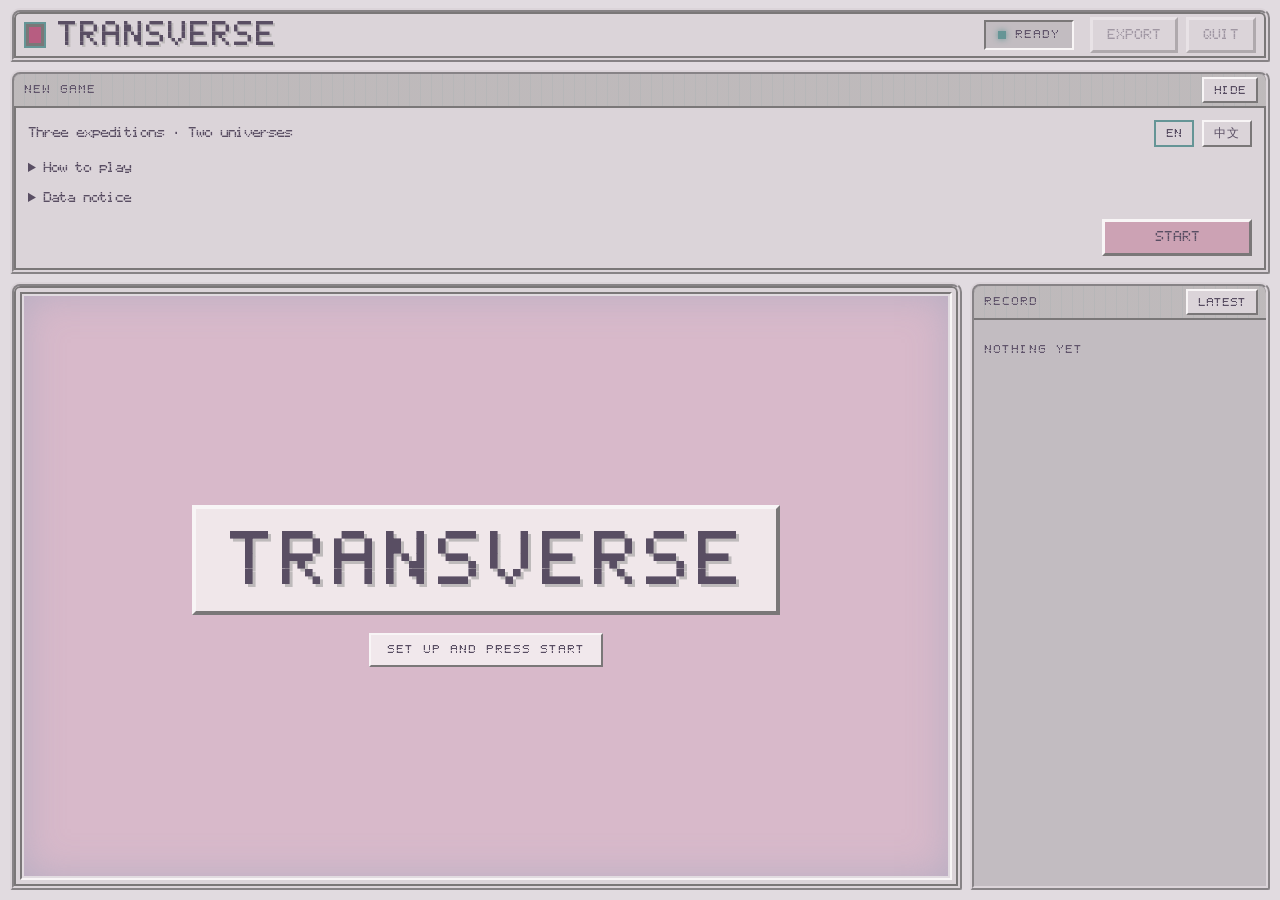
==== commit e3e1dba0: "Use the original AGII interface for Transverse" ====
--- a/practice/index.html
+++ b/practice/index.html
@@ -3,20 +3,21 @@
 <head>
   <meta charset="utf-8">
   <meta name="viewport" content="width=device-width, initial-scale=1">
-  <meta name="theme-color" content="#101114">
+  <meta name="theme-color" content="#e1dbe0">
+  <meta name="color-scheme" content="dark light">
   <meta name="robots" content="noindex, nofollow">
   <meta http-equiv="Content-Security-Policy" content="default-src 'none'; script-src 'self'; style-src 'self'; img-src 'self'; font-src 'self'; connect-src 'none'; form-action 'none'; base-uri 'none'">
   <meta name="description" content="Transverse. A bilingual card game about discovering hidden rules across universes.">
   <link rel="icon" href="../mark.svg" type="image/svg+xml">
-  <link rel="stylesheet" href="../style.css?v=8">
-  <link rel="stylesheet" href="../world-colors.css">
-  <link rel="stylesheet" href="../world-layout.css?v=7">
+  <link rel="stylesheet" href="../archive-ui/game.css">
+  <link rel="stylesheet" href="../archive-ui/world-themes.css">
+  <link rel="stylesheet" href="../archive-ui/web.css">
   <title>Transverse</title>
 </head>
 <body>
   <div id="app"></div>
   <div id="announce" class="sr-only" aria-live="polite"></div>
   <noscript>Enable JavaScript to enter Transverse. 请启用 JavaScript 以进入 Transverse。</noscript>
-  <script type="module" src="../app.mjs?v=8"></script>
+  <script type="module" src="../app.mjs?v=9"></script>
 </body>
 </html>
--- a/archive-ui/game.css
+++ b/archive-ui/game.css
@@ -0,0 +1,140 @@
+/* Base game face. Every colour comes from the look's palette (--w-*), every text
+ * face from the look's type (--world-*); world-themes.css adds each frame's
+ * construction on top. Nothing here depends on game state. */
+:root{--w-bg:#080808;--w-panel:#141414;--w-ink:#eee9d9;--w-muted:#a7a29a;--w-accent:#b52332;--w-accent2:#e8cb72;--w-edge:#841722;--w-sky:#202650;--w-ground:#78532e;--w-far:#364f97;--w-near:#18244d;
+--world-font:'AGIIPixel','Courier New',monospace;--world-text-size:20px;--world-line-height:1.3;--world-letter-spacing:0px;--world-radius:0px;--tag:12px;--small:14px}
+/* Derived on body, where the look sets --w-* inline: a var() inside a custom property
+ * is substituted where that property is declared, so these must live on body. */
+body{--metal:color-mix(in srgb,var(--w-panel) 84%,var(--w-ink) 16%);--metal-dark:color-mix(in srgb,var(--w-panel) 78%,black);
+--hi:color-mix(in srgb,var(--w-panel) 60%,white);--lo:color-mix(in srgb,var(--w-panel) 50%,black);--well:color-mix(in srgb,var(--w-bg) 86%,black)}
+*{box-sizing:border-box}
+html{min-height:100%;background:var(--w-bg)}
+body{margin:0;min-height:100dvh;color:var(--w-ink);background:var(--w-bg);font:var(--world-text-size)/var(--world-line-height) var(--world-font);letter-spacing:var(--world-letter-spacing);accent-color:var(--w-accent2)}
+h1,h2,h3,p{margin:0}
+[hidden]{display:none!important}
+pre{margin:0;font:inherit;white-space:pre-wrap;overflow-wrap:anywhere;tab-size:4}
+svg,img{display:block}
+.pixel-art{image-rendering:pixelated;shape-rendering:crispEdges}
+:focus-visible{outline:2px solid var(--w-accent2);outline-offset:2px}
+::selection{background:var(--w-accent);color:var(--w-ink)}
+
+/* Frames: a raised bevel (light top-left, dark bottom-right) with a hairline inside. */
+.bevel{background:var(--metal);border:3px solid;border-color:var(--hi) var(--lo) var(--lo) var(--hi);border-radius:var(--world-radius);box-shadow:inset 0 0 0 1px var(--metal-dark),0 0 0 1px var(--w-bg)}
+.sunken,.hud-side,.hud-turn,.raw-form,.note-input,.transcript,.viewport,input,select,textarea{background:var(--well);border:2px solid;border-color:var(--lo) var(--hi) var(--hi) var(--lo);border-radius:var(--world-radius)}
+.plate{display:flex;align-items:center;gap:10px;min-height:30px;padding:3px 8px 3px 10px;background:var(--metal-dark);border-bottom:2px solid var(--lo);border-radius:var(--world-radius) var(--world-radius) 0 0}
+.plate-text{flex:1;min-width:0;overflow:hidden;text-overflow:ellipsis;white-space:nowrap;font-size:var(--tag);letter-spacing:2px;text-transform:uppercase;color:var(--w-muted)}
+
+/* Keys: bevelled buttons. */
+.key{font:var(--small)/1.2 var(--world-font);letter-spacing:1px;text-transform:uppercase;color:var(--w-ink);background:var(--metal);border:3px solid;border-color:var(--hi) var(--lo) var(--lo) var(--hi);border-radius:var(--world-radius);padding:7px 14px;cursor:pointer;white-space:nowrap}
+.key.small{font-size:var(--tag);padding:4px 10px;border-width:2px}
+.key.primary{background:color-mix(in srgb,var(--w-accent) 42%,var(--metal));min-width:150px}
+.key:hover:not(:disabled),.key:focus-visible:not(:disabled){background:color-mix(in srgb,var(--w-accent) 28%,var(--metal));color:var(--w-accent2)}
+.key:active:not(:disabled){border-color:var(--lo) var(--hi) var(--hi) var(--lo);transform:translateY(1px)}
+.key:disabled{opacity:.45;cursor:default}
+
+/* Fields. */
+input,select,textarea{font:var(--world-text-size)/1.3 var(--world-font);letter-spacing:var(--world-letter-spacing);color:var(--w-ink);padding:7px 9px;width:100%;min-height:40px;outline:none}
+input:focus,select:focus,textarea:focus{border-color:var(--w-accent2)}
+input:disabled,select:disabled,textarea:disabled{opacity:.55}
+select{appearance:none;-webkit-appearance:none;background-image:linear-gradient(45deg,transparent 50%,var(--w-muted) 50%),linear-gradient(135deg,var(--w-muted) 50%,transparent 50%);background-position:calc(100% - 16px) 50%,calc(100% - 10px) 50%;background-size:6px 6px;background-repeat:no-repeat;padding-right:30px}
+select option{background:var(--well);color:var(--w-ink)}
+input::placeholder{color:var(--w-muted);opacity:.7}
+input[type="checkbox"]{width:16px;height:16px;min-height:0;margin:0;padding:0;accent-color:var(--w-accent2)}
+
+/* Shell. */
+.shell{max-width:1480px;margin:auto;padding:8px 10px 10px;height:100dvh;min-height:520px;display:flex;flex-direction:column;gap:8px}
+.topbar{display:flex;align-items:center;gap:16px;height:54px;padding:0 10px 0 12px}
+.brand{display:flex;align-items:center;gap:12px}
+.brand-emblem{width:18px;height:22px;background:var(--w-accent);border:3px solid var(--lo);box-shadow:0 0 0 2px var(--w-accent2)}
+.wordmark{font:34px/1 var(--world-font);letter-spacing:2px;color:var(--w-ink);text-shadow:2px 2px var(--metal-dark)}
+.lamp{margin-left:auto;display:flex;align-items:center;gap:9px;min-height:30px;padding:2px 12px;font-size:var(--tag);letter-spacing:2px;text-transform:uppercase;color:var(--w-muted);background:var(--well);border:2px solid;border-color:var(--lo) var(--hi) var(--hi) var(--lo);border-radius:var(--world-radius)}
+.lamp-dot{width:8px;height:8px;background:var(--w-accent2);box-shadow:0 0 6px var(--w-accent2)}
+.lamp[data-busy="true"] .lamp-dot{animation:busy-blink 1s steps(2,end) infinite}
+.topbar-actions{display:flex;gap:8px}
+.notice{padding:10px 14px;font-size:var(--small);line-height:1.5;color:var(--w-ink);background:color-mix(in srgb,var(--w-accent) 22%,var(--metal));white-space:pre-wrap}
+
+/* Setup menu. */
+.setup-body{padding:12px 14px 14px;display:flex;flex-direction:column;gap:12px}
+.setup-grid{display:grid;grid-template-columns:1.2fr 1fr .7fr 1.5fr;gap:12px}
+.field{display:block;min-width:0}
+.field-label{display:block;margin-bottom:6px;font-size:var(--tag);letter-spacing:2px;text-transform:uppercase;color:var(--w-muted)}
+.setup-footer{display:flex;flex-wrap:wrap;align-items:center;justify-content:flex-start;gap:12px 22px}
+.setup-footer .primary{margin-left:auto}
+.check{display:flex;align-items:center;gap:8px;font-size:var(--small);color:var(--w-ink)}
+
+/* Stage. */
+.workspace{display:grid;grid-template-columns:minmax(0,1fr) 300px;grid-template-rows:minmax(0,1fr);gap:8px;flex:1 1 0;min-height:0}
+.stage{display:flex;flex-direction:column;min-width:0;min-height:0;padding:6px;gap:6px}
+.viewport{position:relative;flex:1 1 0;min-height:170px;overflow:hidden;background:var(--w-sky);isolation:isolate}
+.world-backdrop{position:absolute;inset:0;z-index:0;width:100%;height:100%;pointer-events:none}
+.viewport::after{content:"";position:absolute;inset:0;z-index:2;pointer-events:none;box-shadow:inset 0 0 0 2px var(--w-bg),inset 0 0 40px color-mix(in srgb,var(--w-near) 45%,transparent)}
+.idol{position:absolute;z-index:1;left:50%;bottom:3%;transform:translateX(-50%);width:clamp(120px,24%,230px);height:66%;display:flex;align-items:flex-end;justify-content:center;pointer-events:none}
+.idol svg{width:100%;height:100%;overflow:visible}
+.idol.training-post{height:60%;width:clamp(100px,18%,170px)}
+.title-card{position:absolute;z-index:3;inset:0;display:flex;flex-direction:column;align-items:center;justify-content:center;gap:18px}
+.title-word{font:76px/1 var(--world-font);letter-spacing:6px;color:var(--w-ink);padding:14px 30px 12px;background:color-mix(in srgb,var(--w-panel) 88%,transparent);border:4px solid;border-color:var(--hi) var(--lo) var(--lo) var(--hi);text-shadow:3px 3px var(--metal-dark)}
+.title-card p{padding:7px 16px;font-size:var(--tag);letter-spacing:2px;text-transform:uppercase;color:var(--w-ink);background:color-mix(in srgb,var(--w-panel) 90%,transparent);border:2px solid;border-color:var(--hi) var(--lo) var(--lo) var(--hi)}
+.dialogue{position:absolute;z-index:3;left:10px;top:10px;right:10px;max-height:58%;overflow:auto;padding:10px 14px 12px;color:var(--w-ink);background:color-mix(in srgb,var(--w-panel) 91%,transparent);border:3px solid;border-color:var(--hi) var(--lo) var(--lo) var(--hi);border-radius:var(--world-radius);box-shadow:inset 0 0 0 1px var(--metal-dark);scrollbar-width:thin;scrollbar-color:var(--lo) transparent}
+body[data-phase="pick"] .dialogue,body[data-phase="note"] .dialogue,body[data-phase="done"] .dialogue{top:50%;left:50%;right:auto;transform:translate(-50%,-50%);width:min(780px,94%);max-height:86%;padding:16px 22px 18px}
+body[data-phase="done"] .dialogue{max-height:92%}
+
+/* Status bar. */
+.hud{display:grid;grid-template-columns:minmax(0,1fr) auto minmax(0,1fr);gap:6px;padding:6px;background:var(--metal);border:3px solid;border-color:var(--hi) var(--lo) var(--lo) var(--hi);border-radius:var(--world-radius);box-shadow:inset 0 0 0 1px var(--metal-dark)}
+.hud.hud-raw{display:block}
+.hud-side{display:flex;flex-direction:column;gap:5px;min-height:76px;padding:5px 9px 7px}
+.hud-tag{font-size:var(--tag);letter-spacing:2px;text-transform:uppercase;color:var(--w-muted);line-height:1}
+.hud-name{font-size:var(--small);line-height:1.1;letter-spacing:1px;color:var(--w-ink);white-space:nowrap;overflow:hidden;text-overflow:ellipsis}
+.slots{display:flex;flex-wrap:wrap;gap:4px 16px;min-height:calc(var(--world-text-size) * 1.1)}
+.slot{font-size:var(--world-text-size);line-height:1.1;white-space:pre;color:var(--w-ink)}
+.slots.transient .slot{color:var(--w-accent2)}
+.hud-turn{display:flex;flex-direction:column;align-items:center;justify-content:center;gap:2px;min-width:104px;padding:5px 14px}
+.hud-turn-n{font-size:34px;line-height:1;color:var(--w-accent2);text-shadow:2px 2px var(--metal-dark)}
+.hud-turn-left{font-size:var(--tag);letter-spacing:1px;color:var(--w-muted);white-space:nowrap}
+.screen-original{padding:10px 12px;font-size:var(--world-text-size)}
+
+/* Tray: hand, commands, console; options; notes. */
+.tray{display:flex;flex-direction:column;gap:8px;padding:8px;background:var(--metal);border:3px solid;border-color:var(--hi) var(--lo) var(--lo) var(--hi);border-radius:var(--world-radius);box-shadow:inset 0 0 0 1px var(--metal-dark)}
+#actionInput{display:flex;flex-direction:column;gap:8px}
+.hand{display:flex;align-items:stretch;gap:8px;padding:2px 2px 4px;overflow-x:auto;overflow-y:hidden;scrollbar-width:thin;scrollbar-color:var(--lo) transparent}
+.hand:empty{display:none}
+.choice{flex:0 0 118px;min-height:118px;display:flex;flex-direction:column;align-items:center;justify-content:space-between;gap:6px;padding:9px 6px 8px;font:var(--world-text-size)/1.1 var(--world-font);letter-spacing:var(--world-letter-spacing);text-align:center;color:var(--w-ink);background:var(--well);border:3px solid;border-color:var(--hi) var(--lo) var(--lo) var(--hi);border-radius:var(--world-radius);cursor:pointer;white-space:pre-wrap;overflow-wrap:anywhere}
+.choice:hover:not(:disabled),.choice:focus-visible:not(:disabled){background:color-mix(in srgb,var(--w-accent) 30%,var(--well));border-color:var(--w-accent2)}
+.choice:active:not(:disabled){transform:translateY(1px);border-color:var(--lo) var(--hi) var(--hi) var(--lo)}
+.choice:disabled{opacity:.5;cursor:default}
+.card-art{width:50px;height:50px;flex:none;pointer-events:none}
+.card-art svg{width:100%;height:100%}
+.card-label{display:flex;flex-direction:column;align-items:center;gap:3px}
+.card-name{color:var(--w-ink)}
+.card-mark{color:var(--w-accent2)}
+.hand.options{flex-wrap:wrap;overflow:visible}
+.options .choice{flex:1 1 200px;min-height:54px;flex-direction:row;justify-content:center;padding:10px 14px}
+.console{display:flex;align-items:center;gap:8px}
+.commands{display:flex;flex-wrap:wrap;gap:6px}
+.commands:empty{display:none}
+.key.command{font-size:var(--small);padding:8px 16px;min-width:92px}
+.raw-form{flex:1;display:flex;align-items:center;gap:8px;min-width:160px;padding:2px 4px 2px 10px}
+.raw-form::before{content:">";color:var(--w-accent2);font-size:var(--world-text-size)}
+.raw-form input{flex:1;min-width:0;min-height:32px;padding:4px 2px;background:transparent;border:0;border-radius:0}
+.raw-form input:focus{border:0}
+.note-form{display:flex;flex-direction:column;gap:8px}
+.note-input{display:block;min-height:112px;resize:vertical;padding:10px 12px;font-size:var(--world-text-size);line-height:1.45}
+.note-actions{display:flex;justify-content:flex-end}
+.waiting{height:60px;display:flex;align-items:center;justify-content:center;gap:10px;font-size:var(--tag);letter-spacing:2px;text-transform:uppercase;color:var(--w-muted)}
+.waiting::before{content:"";display:block;width:9px;height:14px;background:var(--w-accent2);animation:busy-blink .8s steps(2,end) infinite}
+
+/* Record. */
+.journal{display:flex;flex-direction:column;min-height:0}
+.journal .plate{border-radius:0}
+.transcript{flex:1;min-height:0;overflow:auto;padding:8px 10px 20px;border-width:0 0 0 0;border-radius:0;scrollbar-width:thin;scrollbar-color:var(--lo) transparent;outline-offset:-3px}
+.transcript-item{padding:6px 0}
+.transcript-item pre{font-size:calc(var(--world-text-size) - 4px);line-height:1.4;color:var(--w-muted)}
+.transcript-item:last-child pre{color:var(--w-ink)}
+.transcript hr{border:0;border-top:2px solid var(--lo);margin:8px 0}
+.transcript-empty{padding:14px 0;font-size:var(--tag);letter-spacing:2px;text-transform:uppercase;color:var(--w-muted)}
+
+@keyframes busy-blink{50%{opacity:.15}}
+@media(min-width:1550px){.idol{height:70%}}
+@media(max-width:1100px){.setup-grid{grid-template-columns:1fr 1fr}.workspace{grid-template-columns:minmax(0,1fr) 260px}}
+@media(max-width:850px){.shell{height:auto;min-height:100dvh}.workspace{grid-template-columns:1fr;grid-template-rows:minmax(560px,auto) 320px}.hud{grid-template-columns:1fr auto 1fr}.wordmark{font-size:28px}}
+@media(max-width:520px){.setup-grid{grid-template-columns:1fr}.hud{grid-template-columns:1fr;grid-template-rows:auto auto auto}.hud-turn{flex-direction:row;gap:12px;min-height:44px}.idol{width:40%;height:58%}.title-word{font-size:48px;letter-spacing:3px}.topbar{gap:8px;padding:0 8px}.lamp{display:none}}
+@media(prefers-reduced-motion:reduce){.lamp-dot,.waiting::before{animation:none}}
--- a/archive-ui/world-themes.css
+++ b/archive-ui/world-themes.css
@@ -0,0 +1,76 @@
+/* Frame construction per look. The frame index is independent of scene, palette and
+ * type (look.js), so each rule here only shapes borders, radii and surface patterns
+ * of the same frames: .bevel (top bar, setup, stage, record), .hud, .hud-side,
+ * .hud-turn, .tray, .choice, .key, .dialogue, .plate. No rule adds text. */
+body[data-frame="retro"] :is(.bevel,.hud,.tray,.choice){box-shadow:inset 0 0 0 1px var(--metal-dark),inset 0 0 0 3px color-mix(in srgb,var(--w-accent) 35%,transparent)}
+body[data-frame="carved"] :is(.bevel,.hud,.tray,.choice,.dialogue){border-width:5px;border-style:ridge;border-color:var(--metal)}
+body[data-frame="carved"] .plate{border-bottom:3px ridge var(--metal)}
+body[data-frame="riveted"] :is(.bevel,.hud,.tray){border-width:4px;border-style:ridge;border-color:var(--metal);background-image:radial-gradient(circle at 7px 7px,var(--w-accent2) 0 1px,transparent 2px),radial-gradient(circle at calc(100% - 7px) 7px,var(--w-accent2) 0 1px,transparent 2px),radial-gradient(circle at 7px calc(100% - 7px),var(--w-accent2) 0 1px,transparent 2px),radial-gradient(circle at calc(100% - 7px) calc(100% - 7px),var(--w-accent2) 0 1px,transparent 2px)}
+body[data-frame="riveted"] .plate{border-bottom:4px solid transparent;border-image:repeating-linear-gradient(135deg,var(--lo) 0 7px,var(--metal) 7px 14px) 4}
+body[data-frame="terminal"] :is(.bevel,.hud,.tray,.choice,.hud-side,.hud-turn,.dialogue,.key){border-width:1px;border-color:var(--w-accent);box-shadow:inset 0 0 14px color-mix(in srgb,var(--w-accent) 8%,transparent),0 0 8px color-mix(in srgb,var(--w-accent) 10%,transparent)}
+body[data-frame="terminal"] .plate{background-image:repeating-linear-gradient(0deg,transparent 0 3px,color-mix(in srgb,var(--w-accent) 6%,transparent) 3px 4px)}
+body[data-frame="terminal"] .wordmark{letter-spacing:5px;color:var(--w-accent)}
+body[data-frame="orbital"] :is(.bevel,.hud,.tray,.choice){border-width:4px;border-radius:14px 4px 14px 4px}
+body[data-frame="orbital"] .plate{border-radius:11px 2px 0 0;border-bottom:2px solid var(--w-accent)}
+body[data-frame="orbital"] .brand-emblem{border-radius:50%;background:var(--w-accent2)}
+body[data-frame="neon"] :is(.bevel,.hud,.tray,.choice){border-width:1px;border-color:var(--w-accent2);box-shadow:inset 0 0 0 3px var(--w-bg),0 0 14px color-mix(in srgb,var(--w-accent) 18%,transparent)}
+body[data-frame="neon"] .choice{border-left:4px solid var(--w-accent2);border-radius:0 12px 0 0}
+body[data-frame="neon"] .wordmark{text-shadow:2px 0 var(--w-accent),-2px 0 var(--w-accent2)}
+body[data-frame="deco"] :is(.bevel,.hud,.tray,.choice){border:4px double var(--w-accent2);box-shadow:inset 0 0 0 3px var(--metal),inset 0 0 0 4px var(--lo)}
+body[data-frame="deco"] .plate{background:repeating-linear-gradient(90deg,var(--metal-dark) 0 12px,color-mix(in srgb,var(--w-accent2) 16%,var(--metal-dark)) 12px 14px)}
+body[data-frame="deco"] .wordmark{letter-spacing:7px}
+body[data-frame="cloth"] :is(.bevel,.hud,.tray,.choice){border:2px dashed var(--lo);box-shadow:inset 0 0 0 4px var(--metal)}
+body[data-frame="cloth"] .plate{border-bottom:1px dashed var(--w-accent);background-image:repeating-linear-gradient(45deg,transparent 0 4px,color-mix(in srgb,var(--w-accent2) 6%,transparent) 4px 5px)}
+body[data-frame="ink"] :is(.bevel,.hud,.tray,.choice){border-radius:2px 7px 4px 3px;border-width:2px 3px 4px 2px;border-color:var(--w-ink);box-shadow:2px 2px 0 var(--lo)}
+body[data-frame="ink"] .plate{border-bottom:3px solid var(--w-ink)}
+body[data-frame="gothic"] :is(.bevel,.hud,.tray){border:3px double var(--w-accent2);border-radius:18px 18px 3px 3px}
+body[data-frame="gothic"] .plate{border-radius:15px 15px 0 0}
+body[data-frame="gothic"] .choice{border-radius:35% 35% 3px 3px;border-top:3px double var(--w-accent2)}
+body[data-frame="silhouette"] :is(.bevel,.hud,.tray,.choice,.hud-side,.hud-turn){border:1px solid var(--w-ink);box-shadow:0 0 18px #0005}
+body[data-frame="silhouette"] .brand-emblem{box-shadow:none;background:var(--w-ink);border-color:var(--w-ink)}
+body[data-frame="organic"] :is(.bevel,.hud,.tray){border:1px solid var(--w-accent);border-radius:16px 6px 16px 6px;box-shadow:0 0 18px color-mix(in srgb,var(--w-accent2) 8%,transparent)}
+body[data-frame="organic"] .plate{border-radius:14px 4px 0 0}
+body[data-frame="organic"] .choice{border-radius:22px 6px 22px 6px;border-bottom:3px solid var(--w-accent)}
+body[data-frame="organic"] .wordmark{letter-spacing:5px}
+body[data-frame="rust"] :is(.bevel,.hud,.tray,.choice){border:3px solid var(--lo);border-image:linear-gradient(125deg,var(--w-accent2),var(--w-muted),var(--w-ground),var(--w-accent2)) 1}
+body[data-frame="rust"] .plate{background:repeating-linear-gradient(100deg,var(--metal-dark) 0 19px,color-mix(in srgb,var(--w-accent2) 10%,var(--metal-dark)) 19px 21px)}
+body[data-frame="paint"] :is(.bevel,.hud,.tray,.choice){border:3px solid var(--lo);border-image:linear-gradient(12deg,var(--w-accent),var(--lo) 20%,var(--w-accent2) 74%,var(--lo)) 1}
+body[data-frame="paint"] .plate{border-bottom:3px solid var(--w-accent)}
+body[data-frame="paint"] .choice{box-shadow:3px 3px 0 var(--lo)}
+body[data-frame="relic"] :is(.bevel,.hud,.tray,.choice){border:5px ridge var(--metal);box-shadow:inset 0 0 0 1px var(--w-accent2)}
+body[data-frame="relic"] .plate{border-bottom:3px double var(--w-accent2)}
+body[data-frame="relic"] .brand-emblem{transform:rotate(45deg);width:16px;height:16px}
+body[data-frame="greek"] :is(.bevel,.hud,.tray){border:5px double var(--w-accent2)}
+body[data-frame="greek"] .plate{border-bottom:3px solid var(--w-accent2);background:repeating-linear-gradient(90deg,var(--metal-dark) 0 20px,color-mix(in srgb,var(--w-accent2) 12%,var(--metal-dark)) 20px 24px)}
+body[data-frame="greek"] .choice{border-radius:2px 12px 2px 12px;border-bottom:4px solid var(--w-accent2)}
+body[data-frame="sketch"] :is(.bevel,.hud,.tray,.choice){border:2px solid var(--w-ink);border-radius:6px 2px 7px 3px;outline:1px solid var(--lo);outline-offset:-5px;box-shadow:2px 3px 0 var(--lo)}
+body[data-frame="sketch"] .plate{background:repeating-linear-gradient(15deg,var(--metal-dark) 0 7px,color-mix(in srgb,var(--w-ink) 10%,var(--metal-dark)) 7px 8px)}
+body[data-frame="toon"] :is(.bevel,.hud,.tray,.choice){border:3px solid var(--w-ink);border-radius:12px;box-shadow:3px 4px 0 var(--lo)}
+body[data-frame="toon"] .plate{border-radius:9px 9px 0 0;border-bottom:2px solid var(--w-ink)}
+body[data-frame="toon"] .wordmark{font-style:italic;letter-spacing:2px}
+body[data-frame="paper"] :is(.bevel,.hud,.tray,.choice){border:3px solid var(--metal);box-shadow:0 0 0 1px var(--lo),3px 4px var(--lo);border-radius:3px}
+body[data-frame="paper"] .plate{border-bottom:2px dashed var(--lo)}
+body[data-frame="etch"] :is(.bevel,.hud,.tray,.choice){border:4px double var(--w-ink);box-shadow:inset 0 0 0 2px var(--metal)}
+body[data-frame="etch"] .plate{background:repeating-linear-gradient(135deg,var(--metal-dark) 0 3px,color-mix(in srgb,var(--w-ink) 8%,var(--metal-dark)) 3px 4px)}
+body[data-frame="etch"] .brand-emblem{box-shadow:none;border-color:var(--w-ink);background:var(--w-bg)}
+body[data-frame="handheld"] :is(.bevel,.hud,.tray,.choice){border:4px solid var(--lo);box-shadow:inset 3px 3px var(--metal),inset -2px -2px var(--w-accent2)}
+body[data-frame="handheld"] .topbar{border:5px ridge var(--metal);border-radius:4px 4px 18px 4px}
+body[data-frame="ornate"] :is(.bevel,.hud,.tray,.choice){border:4px ridge var(--w-accent2);border-radius:6px;box-shadow:inset 0 0 0 2px var(--metal)}
+body[data-frame="ornate"] .plate{border-bottom:2px solid var(--w-accent2)}
+body[data-frame="space"] :is(.bevel,.hud,.tray){border:1px solid var(--w-accent);border-radius:16px 3px 16px 3px;box-shadow:inset 0 0 0 3px var(--metal)}
+body[data-frame="space"] .plate{border-radius:14px 2px 0 0;border-bottom:1px solid var(--w-accent)}
+body[data-frame="space"] .choice{border:1px solid var(--w-accent);border-radius:12px;border-top-width:4px}
+body[data-frame="frost"] :is(.bevel,.hud,.tray,.choice){border:4px ridge var(--metal);box-shadow:inset 0 1px 0 var(--hi),0 -1px 0 var(--w-accent2)}
+body[data-frame="frost"] .plate{border-bottom:2px solid var(--w-accent2)}
+body[data-frame="brass"] :is(.bevel,.hud,.tray,.choice){border:4px ridge var(--metal);border-radius:10px 10px 2px 2px;box-shadow:inset 0 0 0 2px var(--lo)}
+body[data-frame="brass"] .plate{border-radius:7px 7px 0 0;background:repeating-linear-gradient(90deg,var(--metal-dark) 0 10px,color-mix(in srgb,var(--w-accent2) 8%,var(--metal-dark)) 10px 11px)}
+body[data-frame="minimal"] :is(.bevel,.hud,.tray,.choice,.hud-side,.hud-turn,.dialogue,.key){border:1px solid var(--w-ink);border-radius:0;box-shadow:none}
+body[data-frame="minimal"] .plate{border-bottom:1px solid var(--w-ink)}
+body[data-frame="minimal"] .brand-emblem{box-shadow:none;background:var(--w-ink);border:4px solid var(--w-bg);outline:1px solid var(--w-ink)}
+body[data-frame="crt"] :is(.bevel,.hud,.tray,.choice){border:3px solid var(--lo);border-radius:12px 12px 4px 4px;box-shadow:inset 0 0 0 2px var(--metal)}
+body[data-frame="crt"] .plate{border-radius:9px 9px 0 0;border-bottom:3px ridge var(--w-accent)}
+body[data-frame="crt"] .wordmark{color:var(--w-accent);letter-spacing:3px}
+body[data-frame="glass"] :is(.bevel,.hud,.tray,.choice){border:1px solid var(--w-accent2);border-radius:14px;box-shadow:inset 0 1px 0 color-mix(in srgb,var(--w-accent2) 25%,transparent),0 0 12px color-mix(in srgb,var(--w-accent) 8%,transparent)}
+body[data-frame="glass"] .plate{border-radius:12px 12px 0 0}
+body[data-frame="watercolor"] :is(.bevel,.hud,.tray,.choice){border:1px solid var(--lo);border-radius:14px 4px 14px 4px;box-shadow:2px 3px 0 color-mix(in srgb,var(--w-accent) 20%,transparent)}
+body[data-frame="watercolor"] .plate{border-radius:12px 2px 0 0}
--- a/archive-ui/web.css
+++ b/archive-ui/web.css
@@ -0,0 +1,51 @@
+@font-face {
+  font-family: AGIIPixel;
+  src: url('../retro-font.woff') format('woff');
+  font-display: swap;
+}
+
+.world-backdrop { object-fit: cover; }
+.idol img { width: 100%; height: 100%; object-fit: contain; object-position: center bottom; }
+.sr-only { position: absolute; top: 0; left: 0; width: 1px; height: 1px; overflow: hidden; clip-path: inset(50%); white-space: nowrap; }
+.wordmark, .title-word { text-transform: uppercase; }
+.web-setup { font-size: var(--small); }
+.web-setup summary { cursor: pointer; }
+.web-setup details p, .web-setup details pre { margin-top: 7px; }
+.setup-line, .language-keys { display: flex; align-items: center; flex-wrap: wrap; gap: 8px; }
+.setup-line { justify-content: space-between; }
+.language-keys [aria-pressed="true"] { border-color: var(--w-accent2); }
+.web-modal {
+  width: min(560px, calc(100% - 24px));
+  max-height: calc(100% - 24px);
+  padding: 18px;
+  color: var(--w-ink);
+  font-size: var(--small);
+}
+.web-modal::backdrop { background: #0009; }
+.web-modal h2 { font-size: var(--world-text-size); }
+.web-modal p, .web-modal .check { margin: 12px 0; }
+.web-modal .setup-footer { justify-content: flex-end; }
+.web-modal .primary { margin-left: 0; }
+.empty-hand-text { padding: 8px; color: var(--w-muted); font-size: var(--small); }
+
+@media (max-width: 850px) {
+  .workspace { flex: none; grid-template-rows: auto 320px; }
+  .stage { min-height: 560px; }
+  .viewport { flex: 1 0 170px; }
+  .hud, .tray { flex-shrink: 0; }
+}
+
+@media (max-width: 520px) {
+  .topbar .brand { gap: 7px; }
+  .topbar .wordmark { font-size: clamp(17px, 4.75vw, 26px); letter-spacing: 1px; }
+  .topbar-actions { gap: 4px; margin-left: auto; }
+  .topbar-actions .key { padding-inline: 7px; }
+  .topbar .brand-emblem { flex: 0 0 13px; height: 16px; }
+  .title-card .title-word { font-size: clamp(28px, 8vw, 48px); letter-spacing: 2px; padding-inline: 14px; }
+  .console { flex-wrap: wrap; }
+  .commands { gap: 4px; }
+  .key.command { min-width: 0; padding-inline: 10px; }
+  .raw-form { flex: 1 1 190px; }
+  .setup-footer .primary { margin-left: 0; }
+  .web-modal .key { white-space: normal; }
+}
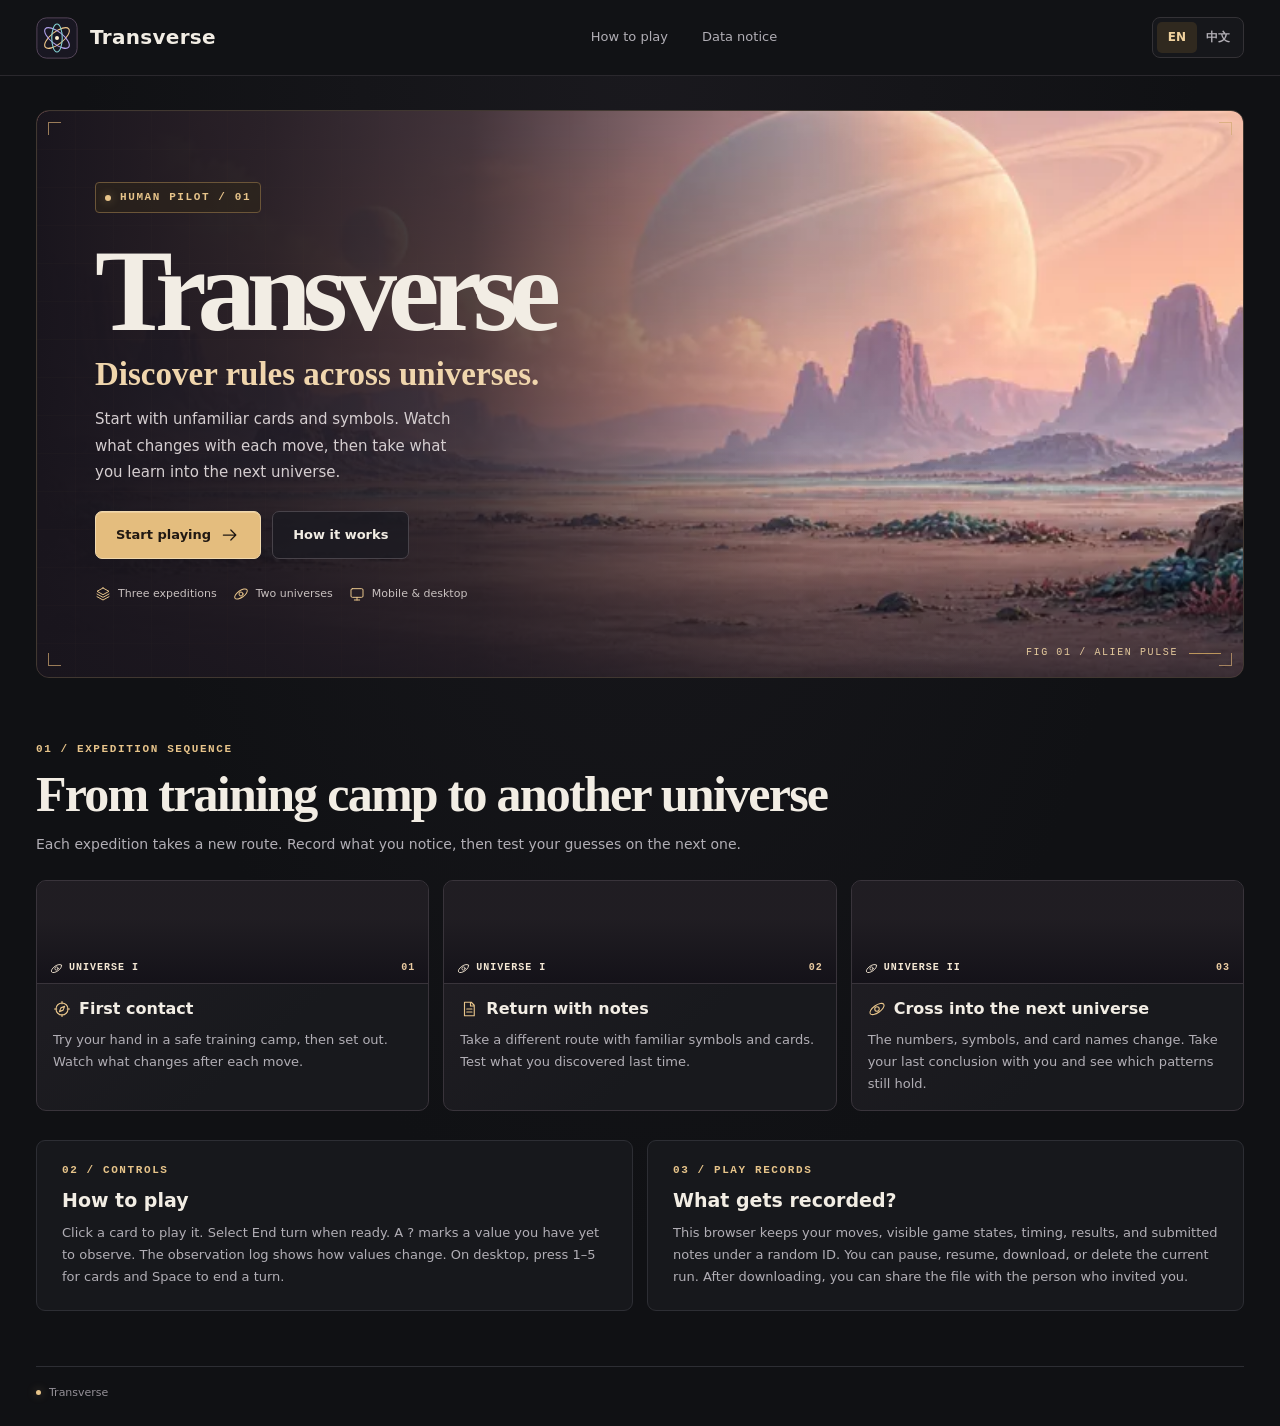
==== commit 4ff4ff66: "Restore the Transverse cover and keep the archive game UI" ====
--- a/practice/index.html
+++ b/practice/index.html
@@ -3,21 +3,24 @@
 <head>
   <meta charset="utf-8">
   <meta name="viewport" content="width=device-width, initial-scale=1">
-  <meta name="theme-color" content="#e1dbe0">
+  <meta name="theme-color" content="#101114">
   <meta name="color-scheme" content="dark light">
   <meta name="robots" content="noindex, nofollow">
   <meta http-equiv="Content-Security-Policy" content="default-src 'none'; script-src 'self'; style-src 'self'; img-src 'self'; font-src 'self'; connect-src 'none'; form-action 'none'; base-uri 'none'">
   <meta name="description" content="Transverse. A bilingual card game about discovering hidden rules across universes.">
   <link rel="icon" href="../mark.svg" type="image/svg+xml">
-  <link rel="stylesheet" href="../archive-ui/game.css">
-  <link rel="stylesheet" href="../archive-ui/world-themes.css">
-  <link rel="stylesheet" href="../archive-ui/web.css">
+  <link rel="stylesheet" href="../style.css?v=8" data-surface-style="cover">
+  <link rel="stylesheet" href="../world-colors.css" data-surface-style="cover">
+  <link rel="stylesheet" href="../world-layout.css?v=7" data-surface-style="cover">
+  <link rel="stylesheet" href="../archive-ui/game.css" data-surface-style="game" media="not all">
+  <link rel="stylesheet" href="../archive-ui/world-themes.css" data-surface-style="game" media="not all">
+  <link rel="stylesheet" href="../archive-ui/web.css" data-surface-style="game" media="not all">
   <title>Transverse</title>
 </head>
 <body>
   <div id="app"></div>
   <div id="announce" class="sr-only" aria-live="polite"></div>
   <noscript>Enable JavaScript to enter Transverse. 请启用 JavaScript 以进入 Transverse。</noscript>
-  <script type="module" src="../app.mjs?v=9"></script>
+  <script type="module" src="../app.mjs?v=10"></script>
 </body>
 </html>
--- a/style.css
+++ b/style.css
@@ -0,0 +1,359 @@
+:root {
+  color-scheme: dark;
+  --bg: #101114;
+  --panel: #17181c;
+  --panel-raised: #1c1d22;
+  --line: #2d2e34;
+  --line-warm: #51412d;
+  --ink: #f2ede4;
+  --muted: #b1aeb5;
+  --dim: #949097;
+  --gold: #e7c48a;
+  --gold-bright: #f0d29e;
+  --good: #add4ae;
+  --mono: "Cascadia Mono", "SFMono-Regular", Consolas, monospace;
+  --sans: Inter, system-ui, -apple-system, "Segoe UI", "Microsoft YaHei UI", "PingFang SC", sans-serif;
+  --display: Georgia, "Times New Roman", serif;
+  font: 16px/1.55 var(--sans);
+  color: var(--ink);
+  background: var(--bg);
+}
+html[lang="zh-CN"] { --display: "Songti SC", "Noto Serif CJK SC", SimSun, Georgia, serif; }
+* { box-sizing: border-box; }
+html { scroll-behavior: smooth; }
+body { margin: 0; min-width: 280px; background: radial-gradient(ellipse at 50% 0, #1a191e 0, transparent 560px); }
+body:has(dialog[open]) { overflow: hidden; }
+button, input, textarea { font: inherit; }
+a { color: inherit; text-decoration: none; }
+button { color: inherit; cursor: pointer; }
+button:disabled { cursor: default; opacity: .52; }
+a:focus-visible, button:focus-visible, textarea:focus-visible, input:focus-visible, [tabindex]:focus-visible { outline: 2px solid var(--gold-bright); outline-offset: 3px; }
+button:focus:not(:focus-visible) { outline: none; }
+h1, h2, h3, p { margin: 0; }
+svg { flex-shrink: 0; vertical-align: middle; }
+.sr-only { position: absolute; width: 1px; height: 1px; padding: 0; margin: -1px; overflow: hidden; clip: rect(0,0,0,0); white-space: nowrap; border: 0; }
+.frame { width: min(100% - 72px, 1240px); margin-inline: auto; }
+.eyebrow { color: var(--gold); font: 600 11px/1.4 var(--mono); letter-spacing: .145em; text-transform: uppercase; }
+.site-head { border-bottom: 1px solid #2a282d; background: #111215; }
+.head-inner { display: flex; align-items: center; justify-content: space-between; gap: 24px; min-height: 75px; }
+.brand { display: inline-flex; align-items: center; gap: 12px; flex-shrink: 0; }
+.brand img { display: block; }
+.brand strong { letter-spacing: .015em; line-height: 1.08; font-size: 20px; font-weight: 760; }
+.site-head nav { display: flex; gap: 34px; color: var(--muted); font-size: 13px; }
+.site-head nav a:hover, .site-foot a:hover { color: var(--gold-bright); }
+.head-location { font-size: 13px; color: var(--muted); }
+.head-tools { display: flex; align-items: center; gap: 10px; }
+.language { display: flex; align-items: center; background: #16171b; border: 1px solid #343236; padding: 4px; border-radius: 8px; }
+.language button { height: 31px; min-width: 40px; padding: 0 9px; border: 0; background: transparent; border-radius: 5px; color: var(--muted); font-size: 12px; font-weight: 700; }
+.language button[aria-pressed="true"] { background: #30291f; color: var(--gold-bright); }
+.language button:hover { color: var(--gold-bright); }
+.icon-button { display: grid; place-items: center; width: 40px; height: 40px; border: 1px solid var(--line); border-radius: 7px; background: #191a1e; color: var(--muted); }
+.icon-button:hover { color: var(--ink); border-color: var(--line-warm); }
+.home-main { padding-top: 34px; }
+.hero { position: relative; min-height: 568px; display: flex; align-items: center; isolation: isolate; overflow: hidden; border: 1px solid #413831; border-radius: 13px; background: #19151d; }
+.hero-image, .hero-shade, .hero-grid { position: absolute; inset: 0; z-index: -1; }
+.hero-image { background: url('./worlds/world-23.webp') 65% center / cover no-repeat; }
+.hero-shade {
+  background: linear-gradient(90deg, #19151d 0%, #19151de8 19%, #19151dc2 36%, #19151d20 63%, transparent 80%),
+    linear-gradient(0deg, #19151db8, transparent 40%);
+}
+.hero-grid { opacity: .12; background-image: linear-gradient(#b99a6630 1px, transparent 1px), linear-gradient(90deg, #b99a6630 1px, transparent 1px); background-size: 38px 38px; mask-image: linear-gradient(90deg, #000, transparent 58%); }
+.hero-content { padding: 43px 48px 47px 58px; width: min(100%, 650px); }
+.hero-label { display: inline-flex; align-items: center; gap: 9px; border: 1px solid #6b5538; border-radius: 4px; padding: 7px 9px; background: #2d251a9c; }
+.tag-dot, .status-dot, .foot-dot { flex: none; display: inline-block; width: 6px; height: 6px; border-radius: 50%; background: var(--gold); box-shadow: 0 0 10px #dcb87d70; }
+.hero h1 { margin: 24px 0 11px; font: 560 clamp(62px, 9.1vw, 123px)/.92 Georgia, "Times New Roman", serif; letter-spacing: -.078em; }
+.hero-tagline { max-width: 460px; margin-bottom: 12px; color: #f0d6ad; font: 550 clamp(21px, 2.6vw, 33px)/1.18 var(--display); text-wrap: balance; }
+.hero-tagline + .hero-desc { max-width: 375px; }
+.hero-desc { color: #d5ced0; font-size: 15px; line-height: 1.75; max-width: 400px; }
+.hero-actions { display: flex; flex-wrap: wrap; gap: 11px; align-items: center; margin-top: 26px; }
+.button { min-height: 43px; display: inline-flex; justify-content: center; align-items: center; gap: 9px; padding: 9px 16px; border: 1px solid transparent; border-radius: 7px; font-size: 13px; line-height: 1.28; font-weight: 750; text-align: center; transition: background .15s, border-color .15s, box-shadow .15s; }
+.button.primary { color: #211913; border-color: #f0d8ad; background: #e4bd7e; box-shadow: inset 0 1px #f8ddb185; }
+.button.primary:hover:enabled, a.button.primary:hover { background: #f2d59f; }
+.button.secondary { color: var(--ink); border-color: #48434a; background: #1c1b21d9; }
+.button.secondary:hover:enabled, a.button.secondary:hover { background: #29252a; border-color: #8b6f4b; }
+.button.plain { color: var(--muted); background: transparent; }
+.button.plain:hover:enabled { color: var(--ink); background: #242329; }
+.button.danger { color: #23161a; border-color: #f2c3be; background: #eab2ad; }
+.button.danger:hover:enabled { background: #f4d0cc; }
+.button.danger-text { color: #f1b8b0; }
+.hero-actions .button { min-height: 48px; padding-inline: 20px; }
+.hero-facts { display: flex; flex-wrap: wrap; gap: 9px 16px; padding: 0; margin: 26px 0 0; list-style: none; }
+.hero-facts li { display: inline-flex; align-items: center; gap: 7px; font-size: 11px; color: #c8c0bf; }
+.hero-facts svg { color: var(--gold); }
+.hero-plate { position: absolute; right: 22px; bottom: 19px; display: flex; align-items: center; gap: 11px; color: #e4c99c; text-transform: uppercase; font: 10px/1 var(--mono); letter-spacing: .16em; }
+.hero-plate span { width: 32px; height: 1px; background: #bc965c; }
+.corner { position: absolute; width: 13px; height: 13px; border: 0 solid #d2a972; opacity: .7; }
+.top-left { top: 11px; left: 11px; border-width: 1px 0 0 1px; }
+.top-right { top: 11px; right: 11px; border-width: 1px 1px 0 0; }
+.bottom-left { bottom: 11px; left: 11px; border-width: 0 0 1px 1px; }
+.bottom-right { bottom: 11px; right: 11px; border-width: 0 1px 1px 0; }
+.home-section { padding: 64px 0 0; scroll-margin-top: 10px; }
+.section-head .eyebrow { margin-bottom: 9px; }
+.section-head h1, .section-head h2 { font: 600 clamp(31px, 4vw, 50px)/1.14 var(--display); letter-spacing: -.035em; }
+.section-head > p:last-child { margin-top: 11px; color: var(--muted); font-size: 14px; }
+.phase-grid { display: grid; grid-template-columns: repeat(3, minmax(0, 1fr)); gap: 14px; margin-top: 24px; }
+.phase-tile { min-width: 0; overflow: hidden; border: 1px solid #39343b; border-radius: 10px; background: linear-gradient(140deg, #211e24, #18191d 64%); }
+.phase-scene { position: relative; isolation: isolate; min-height: 103px; display: flex; align-items: flex-end; border-bottom: 1px solid #39343b; background: #232025; }
+.phase-scene > img, .phase-scene::after { position: absolute; inset: 0; width: 100%; height: 100%; }
+.phase-scene > img { z-index: -2; object-fit: cover; object-position: 48% 43%; }
+.phase-tile:nth-child(2) .phase-scene > img { object-position: 48% 77%; }
+.phase-scene::after { content: ''; z-index: -1; background: linear-gradient(0deg, #121017df, #1210172e 63%); }
+.phase-coordinates { width: 100%; display: flex; align-items: center; justify-content: space-between; gap: 8px; padding: 8px 13px; color: #f5e8d4; font: 650 10px/1.4 var(--mono); letter-spacing: .1em; text-transform: uppercase; }
+.phase-coordinates > span:first-child { display: inline-flex; align-items: center; gap: 6px; }
+.phase-number { color: #ebcca2; }
+.phase-content { padding: 13px 16px 16px; }
+.phase-tile h3 { display: flex; align-items: center; gap: 8px; font-size: 16px; }
+.phase-tile h3 svg { color: var(--gold); }
+.option-icon { display: inline-grid; place-items: center; border: 1px solid #584833; border-radius: 7px; background: #2c241d; color: var(--gold); }
+.phase-tile p, .info-tile > p:not(.eyebrow) { color: var(--muted); margin-top: 7px; font-size: 13px; line-height: 1.68; }
+.home-info { display: grid; grid-template-columns: 1fr 1fr; gap: 14px; margin-top: 29px; }
+.info-tile { padding: 22px 25px; border: 1px solid var(--line); border-radius: 9px; background: var(--panel); }
+.info-tile h2 { font-size: 19px; margin-top: 7px; }
+.info-tile .button { margin-top: 14px; }
+.site-foot { margin-top: 55px; padding: 17px 0 25px; border-top: 1px solid var(--line); display: flex; align-items: center; justify-content: space-between; gap: 12px; font-size: 11px; color: var(--dim); }
+.site-foot > * { display: inline-flex; align-items: center; gap: 8px; }
+.legacy-download { margin-top: 12px; }
+.foot-dot { width: 5px; height: 5px; }
+.flash { display: flex; align-items: center; gap: 14px; margin-top: 15px; padding: 10px 13px; border: 1px solid var(--line-warm); border-radius: 6px; background: #2b231a; color: #edd5ab; font-size: 13px; }
+.flash button { color: var(--gold-bright); background: transparent; border: 0; text-decoration: underline; }
+.loading { color: var(--muted); padding-top: 50px; padding-bottom: 30px; }
+
+.game-main { padding-top: 26px; }
+.run-top { display: flex; align-items: flex-end; justify-content: space-between; gap: 12px; margin-bottom: 17px; }
+.run-title h1 { font: 600 clamp(26px, 3.3vw, 41px)/1.15 var(--display); letter-spacing: -.035em; margin-top: 3px; }
+.run-title h1 span { color: var(--gold); }
+.run-title h1 small { font: 13px var(--mono); letter-spacing: .05em; color: var(--dim); }
+.run-top-right { display: flex; align-items: center; gap: 14px; }
+.life-dots { display: flex; align-items: center; gap: 5px; }
+.life-dots span { display: grid; place-items: center; width: 28px; height: 26px; border-radius: 4px; border: 1px solid var(--line); color: var(--dim); font: 11px var(--mono); }
+.life-dots .current { color: var(--gold-bright); border-color: #9d794c; background: #34291e; }
+.life-dots .passed { color: var(--good); }
+.save-mark { display: flex; align-items: center; gap: 6px; color: var(--muted); font-size: 11px; white-space: nowrap; }
+.save-mark .status-dot { background: var(--good); box-shadow: 0 0 10px #add4ae52; }
+.route-track { display: flex; align-items: center; gap: 13px; margin-bottom: 16px; min-height: 51px; border: 1px solid var(--line); border-radius: 8px; padding: 8px 13px; background: var(--panel); }
+.route-track .eyebrow { color: var(--muted); white-space: nowrap; }
+.route-track ol { display: flex; align-items: center; list-style: none; margin: 0; padding: 0; }
+.route-track li { display: flex; align-items: center; color: #8a8589; }
+.route-track li::after { content: ''; width: clamp(9px, 2vw, 24px); height: 1px; background: var(--line); }
+.route-track li:last-child::after { display: none; }
+.route-track li svg { width: 29px; height: 28px; padding: 5px; border: 1px solid #343137; border-radius: 4px; }
+.route-track li.passed svg { color: var(--muted); }
+.route-track li.current svg { color: var(--gold-bright); border-color: #937145; background: #34281d; }
+.game-grid { display: grid; grid-template-columns: minmax(0, 2.25fr) minmax(260px, 1fr); gap: 16px; align-items: start; }
+.combat-block { min-width: 0; }
+.arena { min-height: 308px; display: grid; grid-template-rows: auto minmax(144px, 1fr) auto; position: relative; isolation: isolate; overflow: hidden; border: 1px solid #554637; border-radius: 10px; background: #18151a; }
+.arena-visual, .arena-shade { position: absolute; inset: 0; z-index: -1; }
+.arena-visual { opacity: .85; }
+.arena-shade { background: radial-gradient(ellipse at 50% 40%, #15131740 0, #121217bc 70%), linear-gradient(0deg, #101115 0, transparent 70%); }
+.arena-top { padding: 14px 17px 0; display: flex; justify-content: space-between; gap: 10px; align-items: center; }
+.arena-top .eyebrow { display: flex; align-items: center; gap: 7px; }
+.arena-turn { font-size: 12px; color: var(--muted); }
+.arena-turn strong { color: var(--ink); font: 15px var(--mono); margin-left: 4px; }
+.arena-figure { display: grid; place-items: center; padding-top: 1px; }
+.arena-readouts { display: grid; grid-template-columns: 1fr 1fr; gap: 13px; padding: 0 14px 14px; }
+.readout { min-width: 0; min-height: 86px; padding: 8px 9px; border: 1px solid #4a3e34; border-radius: 6px; background: #141316e8; }
+.readout h2 { color: var(--muted); font-size: 10px; letter-spacing: .09em; text-transform: uppercase; margin-bottom: 4px; }
+.readout h2 span { letter-spacing: 0; text-transform: none; margin-left: 3px; color: var(--gold); }
+.slots { display: flex; flex-wrap: wrap; gap: 4px; margin: 0; }
+.slots div { display: grid; justify-items: center; min-width: 34px; padding: 2px 4px; line-height: 1.23; border: 1px solid #3b3539; border-radius: 3px; background: #211d23; }
+.slots dt { font: 9px var(--mono); color: var(--dim); }
+.slots dd { margin: 2px 0 0; font: 700 15px/1 var(--mono); color: var(--ink); }
+.slots .unknown { color: #c5a77e; }
+.camp-line { margin-top: 9px; display: flex; align-items: center; gap: 8px; font-size: 11px; color: var(--muted); }
+.camp-count { display: inline-block; white-space: nowrap; padding: 3px 6px; border: 1px solid #5e4c36; border-radius: 4px; color: var(--gold); font: 600 10px/1.35 var(--mono); }
+.quick-observation { display: none; }
+.hand { margin-top: 16px; }
+.hand-title { display: flex; align-items: center; justify-content: space-between; margin-bottom: 8px; }
+.hand-title h2 { font-size: 13px; font-weight: 730; }
+.hand-title span { font: 11px var(--mono); color: var(--dim); }
+.cards { display: grid; grid-template-columns: repeat(5, minmax(0, 1fr)); gap: 8px; min-height: 121px; }
+.hand-card { min-width: 0; min-height: 121px; padding: 6px 7px 8px; display: grid; grid-template-rows: auto 1fr auto auto; justify-items: center; color: #eee2d1; text-align: center; border: 1px solid #564531; border-radius: 8px; background: radial-gradient(ellipse at 50% 37%, #413128 0, transparent 66%), #201c23; transition: transform .15s, border-color .15s, background-color .15s; }
+.hand-card:hover:enabled { transform: translateY(-3px); border-color: #e4bd7e; background-color: #2a222a; }
+.card-top { display: flex; justify-content: space-between; align-items: center; width: 100%; }
+.card-top kbd { color: #b1a49a; font: 10px/1 var(--mono); }
+.card-cost { display: grid; place-items: center; min-width: 21px; height: 21px; border: 1px solid #a27d4e; border-radius: 50%; color: var(--gold-bright); font: 600 11px var(--mono); background: #302418; }
+.card-sigil { color: #dbb57b; }
+.card-sigil svg { width: 51px; height: 51px; }
+.hand-card strong { max-width: 100%; font: 700 clamp(10px, 1.45vw, 13px)/1.3 var(--mono); overflow-wrap: anywhere; }
+.card-rule { width: 21px; height: 1px; background: #8f6c46; margin-top: 6px; }
+.empty-hand { grid-column: 1 / -1; place-content: center; color: var(--muted); border: 1px dashed var(--line); border-radius: 8px; padding: 13px; text-align: center; font-size: 13px; }
+.turn-actions, .camp-actions { display: flex; gap: 8px; align-items: center; }
+.turn-actions { justify-content: space-between; margin-top: 12px; }
+.notebook { min-width: 0; border: 1px solid #39363e; border-radius: 9px; overflow: hidden; background: #17181d; }
+.log-tabs { display: grid; grid-template-columns: 1fr 1fr; border-bottom: 1px solid #333139; }
+.log-tabs button { min-height: 46px; padding: 5px 6px; display: flex; justify-content: center; align-items: center; gap: 5px; border: 0; border-bottom: 2px solid transparent; background: #1b1b21; color: var(--muted); font-size: 11px; line-height: 1.15; font-weight: 700; }
+.log-tabs button + button { border-left: 1px solid #333139; }
+.log-tabs button:hover { color: var(--ink); }
+.log-tabs button[aria-pressed="true"] { background: #252128; color: var(--gold-bright); border-bottom-color: #d0a26a; }
+.log-tabs sup { color: var(--gold-bright); font: 9px var(--mono); }
+.log-scroll { height: min(498px, 60vh); min-height: 235px; overflow: auto; scrollbar-color: #51414a transparent; overscroll-behavior: contain; }
+.log-list { margin: 0; padding: 0 11px; list-style: none; }
+.log-list > li { padding: 10px 1px; border-bottom: 1px solid #2c2b32; }
+.log-list > li:last-child { border-bottom: 0; }
+.log-line-title { display: flex; gap: 8px; align-items: baseline; font-size: 12px; color: #dcd4d5; }
+.log-seq { font: 10px var(--mono); color: var(--dim); }
+.deltas { display: flex; flex-wrap: wrap; gap: 4px; margin: 5px 0 0 27px; }
+.delta { font: 10px/1.3 var(--mono); padding: 2px 4px; border-radius: 3px; background: #25232b; color: #d5ccd2; }
+.delta b { color: var(--gold); }
+.delta span { color: #a59aa2; }
+.log-list li p { padding-left: 27px; color: var(--muted); font-size: 11px; }
+.carried-notes { padding: 12px; color: var(--muted); font-size: 13px; }
+.carried-notes article { padding: 11px 10px; border: 1px solid var(--line); border-radius: 5px; background: #1d1c22; }
+.carried-notes article + article { margin-top: 7px; }
+.carried-notes article p { margin-top: 5px; white-space: pre-wrap; overflow-wrap: anywhere; }
+.carried-notes .eyebrow { font-size: 9px; }
+.step-panel { min-height: 360px; border: 1px solid #4d4035; border-radius: 10px; overflow: hidden; background: linear-gradient(137deg, #271f24, #17181d 57%); }
+.step-art { height: 120px; display: grid; place-items: center; color: var(--gold); border-bottom: 1px solid #493b32; background: radial-gradient(ellipse at 50% 50%, #493524 0, #201c23 58%); }
+.step-art svg { filter: drop-shadow(0 0 14px #d8ae6c6b); }
+.step-content { padding: 21px 25px 26px; }
+.step-content h2 { margin-top: 5px; font: 600 clamp(23px, 3.1vw, 34px)/1.18 var(--display); }
+.step-content p { margin-top: 8px; color: var(--muted); font-size: 13px; }
+.options { display: grid; grid-template-columns: repeat(auto-fit, minmax(min(155px, 100%), 1fr)); gap: 8px; margin-top: 19px; }
+.option { display: flex; align-items: center; gap: 8px; min-height: 51px; padding: 7px 9px; border: 1px solid #514235; border-radius: 6px; background: #231e24; color: var(--ink); text-align: left; font-size: 13px; font-weight: 700; }
+.option:hover:enabled { border-color: #bd9865; background: #30242a; }
+.option > svg { margin-left: auto; color: #c8a576; width: 15px; }
+.option-icon { width: 32px; height: 32px; font: 10px var(--mono); flex: none; }
+.option-icon svg { width: 20px; height: 20px; }
+.skip-reward { margin-top: 6px; }
+#note-form { margin-top: 13px; }
+textarea { resize: vertical; width: 100%; min-height: 98px; padding: 10px; border: 1px solid #4b4248; border-radius: 6px; background: #15151a; color: var(--ink); font-size: 14px; }
+textarea::placeholder { color: var(--dim); }
+.note-actions { display: flex; align-items: center; gap: 8px; margin-top: 8px; }
+#note-count { margin-right: auto; color: var(--dim); font: 11px var(--mono); }
+.complete-panel { max-width: 790px; margin: 14px auto 0; padding: 37px 29px 31px; text-align: center; border: 1px solid #5c4933; border-radius: 12px; background: radial-gradient(ellipse at 50% 0, #3a2c22 0, #19181e 60%); }
+.complete-sigil { color: var(--gold-bright); margin-bottom: 14px; }
+.complete-panel h1 { font: 600 clamp(32px, 5vw, 55px)/1.12 var(--display); margin: 7px 0; }
+.complete-panel > p:not(.eyebrow) { color: var(--muted); }
+.result-grid { margin: 21px auto 16px; display: grid; grid-template-columns: repeat(3, 1fr); gap: 8px; max-width: 630px; }
+.result-grid article { display: grid; gap: 4px; border: 1px solid var(--line-warm); border-radius: 7px; padding: 11px 6px; background: #1c1a20; }
+.result-grid small { color: var(--muted); }
+.run-id { display: flex; align-items: center; justify-content: center; flex-wrap: wrap; gap: 7px; font-size: 11px; color: var(--muted); }
+.run-id code, .run-id strong { color: var(--gold); overflow-wrap: anywhere; }
+.complete-actions { display: flex; justify-content: center; flex-wrap: wrap; gap: 8px; margin-top: 19px; }
+
+dialog { width: min(100% - 28px, 510px); max-height: calc(100% - 28px); overflow: auto; border: 1px solid #6c553d; border-radius: 11px; padding: 24px; color: var(--ink); background: #1e1b22; box-shadow: 0 24px 80px #0009; }
+dialog::backdrop { background: #0c0b10d9; backdrop-filter: blur(3px); }
+.dialog-close { position: absolute; right: 10px; top: 10px; width: 33px; height: 33px; }
+dialog h2 { margin: 5px 28px 10px 0; font: 600 29px/1.15 var(--display); }
+dialog p:not(.eyebrow) { color: var(--muted); margin-top: 10px; font-size: 13px; line-height: 1.65; }
+.check-label { display: flex; align-items: center; gap: 9px; margin-top: 14px; padding: 10px; border: 1px solid #4e423c; border-radius: 6px; background: #282126; font-size: 13px; }
+.check-label input { width: 17px; height: 17px; flex: none; accent-color: var(--gold); }
+.dialog-actions { display: flex; justify-content: flex-end; flex-wrap: wrap; gap: 7px; margin-top: 15px; }
+.menu-options { display: grid; gap: 8px; }
+.dialog-alert { padding: 6px 8px; border: 1px solid var(--line-warm); border-radius: 4px; }
+div.dialog-alert { margin-top: 10px; }
+dialog div.dialog-alert p { margin: 0; }
+.research-main { padding-top: 41px; }
+.research-main .info-tile { margin-top: 19px; max-width: 565px; }
+.stat-grid { display: grid; grid-template-columns: repeat(4, minmax(0, 1fr)); gap: 9px; margin-top: 19px; }
+.stat-tile { display: grid; gap: 6px; padding: 13px; border: 1px solid var(--line); border-radius: 7px; background: var(--panel); }
+.stat-tile span { color: var(--muted); font-size: 12px; }
+.stat-tile strong { color: var(--gold-bright); font: 650 clamp(16px, 3vw, 26px) var(--mono); }
+.research-actions { display: flex; flex-wrap: wrap; gap: 7px; margin-top: 15px; }
+.research-table { margin-top: 16px; padding: 13px; border: 1px solid var(--line); border-radius: 7px; background: var(--panel); }
+.research-table h2 { font-size: 16px; margin-bottom: 7px; }
+.research-table p { color: var(--muted); font-size: 13px; }
+.table-scroll { overflow-x: auto; }
+table { width: 100%; border-collapse: collapse; text-align: left; font-size: 12px; }
+th, td { padding: 7px 8px; border-bottom: 1px solid var(--line); white-space: nowrap; }
+th { color: var(--muted); }
+td code { color: var(--gold); }
+.run-link { display: inline-flex; align-items: center; gap: 5px; min-height: 32px; padding: 3px 7px; border: 1px solid var(--line-warm); border-radius: 5px; background: transparent; color: var(--gold-bright); }
+.run-link:hover, .run-link[aria-expanded="true"] { background: #312820; }
+.more-records { margin-top: 10px; }
+.run-detail { scroll-margin: 12px; }
+.run-detail-head { display: flex; justify-content: space-between; gap: 10px; flex-wrap: wrap; margin-bottom: 8px; }
+.run-detail-head code { color: var(--gold); font: 11px var(--mono); overflow-wrap: anywhere; }
+.run-detail-head .button { min-height: 32px; padding: 5px 8px; }
+.event-list { display: grid; gap: 5px; margin-top: 10px; }
+.event-row { border: 1px solid var(--line); border-radius: 6px; background: #1b1b21; }
+.event-row > summary { display: grid; grid-template-columns: 44px minmax(140px, 1fr) minmax(120px, .8fr) auto; align-items: baseline; gap: 8px; min-height: 40px; padding: 9px 11px; cursor: pointer; }
+.event-row > summary:hover, .event-row[open] > summary { background: #29242a; }
+.event-row > summary code { color: var(--gold); }
+.event-row > summary strong { font-size: 13px; }
+.event-row > summary :is(span,time) { color: var(--muted); font-size: 11px; }
+.event-content { padding: 10px 11px 13px; border-top: 1px solid var(--line); }
+.event-content h4 { margin: 10px 0 4px; font-size: 12px; }
+.event-content .log-list { padding-inline: 0; }
+.event-note { white-space: pre-wrap; overflow-wrap: anywhere; }
+.event-raw { margin-top: 9px; color: var(--gold); font-size: 12px; }
+.event-raw > summary { cursor: pointer; }
+.event-raw pre { max-height: 330px; overflow: auto; padding: 8px; border: 1px solid var(--line); border-radius: 4px; background: #121318; color: var(--ink); font: 11px/1.5 var(--mono); }
+
+@media (max-width: 950px) {
+  .frame { width: calc(100% - 44px); }
+  .hero { min-height: 518px; }
+  .hero-content { padding-left: 37px; }
+  .hero-shade { background: linear-gradient(90deg, #19151df7, #19151de8 27%, #19151d9e 53%, #19151d1a 78%), linear-gradient(0deg, #19151db8, transparent 40%); }
+}
+@media (max-width: 710px) {
+  .frame { width: calc(100% - 30px); }
+  .head-inner { min-height: 64px; }
+  .site-head nav, .head-location { display: none; }
+  .home-main { padding-top: 16px; }
+  .hero { min-height: 500px; align-items: flex-end; }
+  .hero-image { background-position: 73% center; }
+  .hero-shade {
+    background: linear-gradient(90deg, #19151d85, transparent 78%),
+      linear-gradient(0deg, #19151dfa, #19151dc7 43%, #19151d7a 67%, transparent 100%);
+  }
+  .hero-content { padding: 30px 24px 52px; }
+  .hero h1 { font-size: clamp(46px, 13.6vw, 87px); }
+  .hero-tagline { max-width: 280px; }
+  .hero-desc { max-width: 310px; font-size: 14px; }
+  .hero-facts { margin-top: 20px; }
+  .hero-plate { bottom: 14px; right: 18px; }
+  .home-section { padding-top: 35px; }
+  .phase-grid, .home-info, .game-grid { grid-template-columns: 1fr; }
+  .phase-grid { gap: 8px; margin-top: 15px; }
+  .phase-scene { min-height: 76px; }
+  .phase-content { padding: 10px 12px 12px; }
+  .home-info { margin-top: 16px; gap: 8px; }
+  .info-tile { padding: 14px; }
+  .site-foot { margin-top: 34px; }
+  .game-main { padding-top: 17px; }
+  .game-grid { gap: 13px; }
+  .arena { min-height: 236px; grid-template-rows: auto minmax(110px, 1fr) auto; }
+  .arena-readouts { gap: 6px; padding: 0 8px 8px; }
+  .readout { min-height: 66px; padding: 5px 6px; }
+  .slots div { min-width: 25px; padding: 1px 3px; }
+  .slots dd { font-size: 12px; }
+  .cards { gap: 5px; min-height: 93px; }
+  .hand-card { min-height: 93px; padding: 4px 3px 5px; }
+  .card-sigil svg { width: 39px; height: 39px; }
+  .card-rule { margin-top: 4px; }
+  .hand { margin-top: 10px; }
+  .card-cost { min-width: 17px; height: 17px; font-size: 9px; }
+  .log-scroll { height: 230px; min-height: 0; }
+  .quick-observation { display: block; background: #19191e; border: 1px solid var(--line); border-radius: 5px; margin-top: 7px; }
+  .quick-observation .log-list > li { padding: 5px 0; }
+  .turn-actions { margin-top: 8px; }
+  .turn-actions .button { padding: 7px 8px; font-size: 12px; }
+  .step-panel { min-height: 0; }
+  .step-art { height: 88px; }
+  .step-art svg { width: 41px; }
+  .step-content { padding: 15px; }
+  .stat-grid { grid-template-columns: repeat(2, minmax(0, 1fr)); }
+  .event-row > summary { grid-template-columns: 33px minmax(0, 1fr); gap: 4px 7px; }
+  .event-row > summary time { grid-column: 2; }
+}
+@media (max-width: 390px) {
+  .frame { width: calc(100% - 22px); }
+  .hero-content { padding-inline: 18px; }
+  .hero-actions .button { padding-inline: 12px; }
+  .hero-facts { gap: 7px 9px; }
+  .hero-facts li { font-size: 10px; }
+  .life-dots { display: none; }
+  .route-track { gap: 6px; padding-inline: 7px; }
+  .route-track .eyebrow { font-size: 9px; }
+  .route-track li svg { width: 23px; height: 23px; padding: 3px; }
+  .route-track li::after { width: 6px; }
+  .turn-actions, .camp-actions { gap: 4px; }
+  .turn-actions .button { min-height: 42px; padding-inline: 5px; font-size: 11px; }
+  .camp-actions svg { display: none; }
+  .result-grid .eyebrow { font-size: 8px; }
+  .result-grid strong { font-size: 13px; }
+}
+@media (prefers-reduced-motion: reduce) {
+  *, *::before, *::after { scroll-behavior: auto !important; transition: none !important; }
+}
--- a/world-colors.css
+++ b/world-colors.css
@@ -0,0 +1,390 @@
+.world-shell[data-world="0"] {
+  --world-bg: #080808;
+  --world-panel: #090909;
+  --world-ink: #eee9d9;
+  --world-muted: #b5ae9e;
+  --world-accent: #b52332;
+  --world-accent2: #e8cb72;
+  --world-edge: #841722;
+  --world-key: #eee9d9;
+  --world-on-accent: #fffaf0;
+  --world-scheme: dark;
+  --world-saved: #a6d6a8;
+}
+.world-shell[data-world="1"] {
+  --world-bg: #171713;
+  --world-panel: #26261d;
+  --world-ink: #e8dfbc;
+  --world-muted: #b8ad8a;
+  --world-accent: #a5a178;
+  --world-accent2: #d8b960;
+  --world-edge: #6e7158;
+  --world-key: #a5a178;
+  --world-on-accent: #101014;
+  --world-scheme: dark;
+  --world-saved: #a6d6a8;
+}
+.world-shell[data-world="2"] {
+  --world-bg: #14100f;
+  --world-panel: #24201c;
+  --world-ink: #f2dfbb;
+  --world-muted: #bba58d;
+  --world-accent: #ca653a;
+  --world-accent2: #edb640;
+  --world-edge: #815142;
+  --world-key: #f2dfbb;
+  --world-on-accent: #101014;
+  --world-scheme: dark;
+  --world-saved: #a6d6a8;
+}
+.world-shell[data-world="3"] {
+  --world-bg: #050f0d;
+  --world-panel: #0a211b;
+  --world-ink: #c5ffb5;
+  --world-muted: #83c7a2;
+  --world-accent: #71e993;
+  --world-accent2: #d4fa70;
+  --world-edge: #2b7557;
+  --world-key: #71e993;
+  --world-on-accent: #101014;
+  --world-scheme: dark;
+  --world-saved: #a6d6a8;
+}
+.world-shell[data-world="4"] {
+  --world-bg: #171f20;
+  --world-panel: #243031;
+  --world-ink: #f1ead1;
+  --world-muted: #b2beb2;
+  --world-accent: #e7c983;
+  --world-accent2: #88bcb8;
+  --world-edge: #819b8f;
+  --world-key: #e7c983;
+  --world-on-accent: #101014;
+  --world-scheme: dark;
+  --world-saved: #a6d6a8;
+}
+.world-shell[data-world="5"] {
+  --world-bg: #150b2a;
+  --world-panel: #231138;
+  --world-ink: #f6dbf4;
+  --world-muted: #b89ec9;
+  --world-accent: #f265bf;
+  --world-accent2: #63f7d6;
+  --world-edge: #833279;
+  --world-key: #f265bf;
+  --world-on-accent: #101014;
+  --world-scheme: dark;
+  --world-saved: #a6d6a8;
+}
+.world-shell[data-world="6"] {
+  --world-bg: #081a1e;
+  --world-panel: #102b30;
+  --world-ink: #e8ddbd;
+  --world-muted: #96b9b7;
+  --world-accent: #c8a466;
+  --world-accent2: #62c5c8;
+  --world-edge: #8d7950;
+  --world-key: #c8a466;
+  --world-on-accent: #101014;
+  --world-scheme: dark;
+  --world-saved: #a6d6a8;
+}
+.world-shell[data-world="7"] {
+  --world-bg: #392d28;
+  --world-panel: #514033;
+  --world-ink: #f3dfb2;
+  --world-muted: #cdb68c;
+  --world-accent: #deae61;
+  --world-accent2: #a65742;
+  --world-edge: #9b704b;
+  --world-key: #f3dfb2;
+  --world-on-accent: #101014;
+  --world-scheme: dark;
+  --world-saved: #a6d6a8;
+}
+.world-shell[data-world="8"] {
+  --world-bg: #e2d9bb;
+  --world-panel: #f2e9d1;
+  --world-ink: #302f29;
+  --world-muted: #55543e;
+  --world-accent: #a7413e;
+  --world-accent2: #5f8070;
+  --world-edge: #8d8061;
+  --world-key: #302f29;
+  --world-on-accent: #fffaf0;
+  --world-scheme: light;
+  --world-saved: #276740;
+}
+.world-shell[data-world="9"] {
+  --world-bg: #080e1a;
+  --world-panel: #101d2c;
+  --world-ink: #e2eaf6;
+  --world-muted: #99adc7;
+  --world-accent: #9faece;
+  --world-accent2: #80c8e1;
+  --world-edge: #4a6283;
+  --world-key: #9faece;
+  --world-on-accent: #101014;
+  --world-scheme: dark;
+  --world-saved: #a6d6a8;
+}
+.world-shell[data-world="10"] {
+  --world-bg: #111111;
+  --world-panel: #202020;
+  --world-ink: #e1e1dc;
+  --world-muted: #a4a4a0;
+  --world-accent: #bdbdb6;
+  --world-accent2: #888888;
+  --world-edge: #606060;
+  --world-key: #bdbdb6;
+  --world-on-accent: #101014;
+  --world-scheme: dark;
+  --world-saved: #a6d6a8;
+}
+.world-shell[data-world="11"] {
+  --world-bg: #071d20;
+  --world-panel: #102d2e;
+  --world-ink: #e5f6dc;
+  --world-muted: #9ccbc7;
+  --world-accent: #8adeb4;
+  --world-accent2: #81c4ff;
+  --world-edge: #447b70;
+  --world-key: #8adeb4;
+  --world-on-accent: #101014;
+  --world-scheme: dark;
+  --world-saved: #a6d6a8;
+}
+.world-shell[data-world="12"] {
+  --world-bg: #171d23;
+  --world-panel: #222c31;
+  --world-ink: #e0e3c8;
+  --world-muted: #acb4a3;
+  --world-accent: #c3be72;
+  --world-accent2: #94c3c0;
+  --world-edge: #687e78;
+  --world-key: #c3be72;
+  --world-on-accent: #101014;
+  --world-scheme: dark;
+  --world-saved: #a6d6a8;
+}
+.world-shell[data-world="13"] {
+  --world-bg: #292d2b;
+  --world-panel: #383d36;
+  --world-ink: #e9dfc1;
+  --world-muted: #b9b5a0;
+  --world-accent: #e1986c;
+  --world-accent2: #a5bbaa;
+  --world-edge: #81796a;
+  --world-key: #e9dfc1;
+  --world-on-accent: #101014;
+  --world-scheme: dark;
+  --world-saved: #a6d6a8;
+}
+.world-shell[data-world="14"] {
+  --world-bg: #22151b;
+  --world-panel: #332025;
+  --world-ink: #f0d8af;
+  --world-muted: #bba497;
+  --world-accent: #c2a364;
+  --world-accent2: #b35f65;
+  --world-edge: #896350;
+  --world-key: #c2a364;
+  --world-on-accent: #101014;
+  --world-scheme: dark;
+  --world-saved: #a6d6a8;
+}
+.world-shell[data-world="15"] {
+  --world-bg: #131a19;
+  --world-panel: #1c2926;
+  --world-ink: #f2e3bd;
+  --world-muted: #b0b99a;
+  --world-accent: #e0ba65;
+  --world-accent2: #d76456;
+  --world-edge: #82704b;
+  --world-key: #e0ba65;
+  --world-on-accent: #101014;
+  --world-scheme: dark;
+  --world-saved: #a6d6a8;
+}
+.world-shell[data-world="16"] {
+  --world-bg: #29261f;
+  --world-panel: #3a362b;
+  --world-ink: #e4d6b5;
+  --world-muted: #bfb28f;
+  --world-accent: #c9aa64;
+  --world-accent2: #9baa79;
+  --world-edge: #8c7856;
+  --world-key: #c9aa64;
+  --world-on-accent: #101014;
+  --world-scheme: dark;
+  --world-saved: #a6d6a8;
+}
+.world-shell[data-world="17"] {
+  --world-bg: #dfc797;
+  --world-panel: #f1e1b9;
+  --world-ink: #403025;
+  --world-muted: #624a35;
+  --world-accent: #b55338;
+  --world-accent2: #567f76;
+  --world-edge: #876243;
+  --world-key: #403025;
+  --world-on-accent: #fffaf0;
+  --world-scheme: light;
+  --world-saved: #276740;
+}
+.world-shell[data-world="18"] {
+  --world-bg: #e3daca;
+  --world-panel: #f6ecda;
+  --world-ink: #3c4a45;
+  --world-muted: #4e5d50;
+  --world-accent: #c16b52;
+  --world-accent2: #538f8b;
+  --world-edge: #799b91;
+  --world-key: #3c4a45;
+  --world-on-accent: #101014;
+  --world-scheme: light;
+  --world-saved: #276740;
+}
+.world-shell[data-world="19"] {
+  --world-bg: #222d29;
+  --world-panel: #303b34;
+  --world-ink: #e4e4c8;
+  --world-muted: #bdc3a7;
+  --world-accent: #dce1bb;
+  --world-accent2: #a4b394;
+  --world-edge: #929f85;
+  --world-key: #dce1bb;
+  --world-on-accent: #101014;
+  --world-scheme: dark;
+  --world-saved: #a6d6a8;
+}
+.world-shell[data-world="20"] {
+  --world-bg: #172d25;
+  --world-panel: #294735;
+  --world-ink: #d7e5a4;
+  --world-muted: #9fbc79;
+  --world-accent: #b4d17f;
+  --world-accent2: #748f55;
+  --world-edge: #718d57;
+  --world-key: #b4d17f;
+  --world-on-accent: #101014;
+  --world-scheme: dark;
+  --world-saved: #a6d6a8;
+}
+.world-shell[data-world="21"] {
+  --world-bg: #141e38;
+  --world-panel: #202e4a;
+  --world-ink: #ede6c4;
+  --world-muted: #adbacb;
+  --world-accent: #deba71;
+  --world-accent2: #86c7d4;
+  --world-edge: #827555;
+  --world-key: #deba71;
+  --world-on-accent: #101014;
+  --world-scheme: dark;
+  --world-saved: #a6d6a8;
+}
+.world-shell[data-world="22"] {
+  --world-bg: #0f1020;
+  --world-panel: #1b1731;
+  --world-ink: #f6dff1;
+  --world-muted: #bfa3c9;
+  --world-accent: #f272ba;
+  --world-accent2: #67e5ed;
+  --world-edge: #883e8a;
+  --world-key: #f272ba;
+  --world-on-accent: #101014;
+  --world-scheme: dark;
+  --world-saved: #a6d6a8;
+}
+.world-shell[data-world="23"] {
+  --world-bg: #12222b;
+  --world-panel: #1b3540;
+  --world-ink: #e5f1e9;
+  --world-muted: #a2c8cd;
+  --world-accent: #7de1d5;
+  --world-accent2: #e4b07c;
+  --world-edge: #4e8390;
+  --world-key: #7de1d5;
+  --world-on-accent: #101014;
+  --world-scheme: dark;
+  --world-saved: #a6d6a8;
+}
+.world-shell[data-world="24"] {
+  --world-bg: #182633;
+  --world-panel: #243b49;
+  --world-ink: #e2edf0;
+  --world-muted: #a9c5d1;
+  --world-accent: #caaa74;
+  --world-accent2: #98d0df;
+  --world-edge: #6d91a0;
+  --world-key: #caaa74;
+  --world-on-accent: #101014;
+  --world-scheme: dark;
+  --world-saved: #a6d6a8;
+}
+.world-shell[data-world="25"] {
+  --world-bg: #27231c;
+  --world-panel: #3b3427;
+  --world-ink: #e6d9b5;
+  --world-muted: #b5ad8e;
+  --world-accent: #c7a86a;
+  --world-accent2: #8fa99c;
+  --world-edge: #8b7752;
+  --world-key: #c7a86a;
+  --world-on-accent: #101014;
+  --world-scheme: dark;
+  --world-saved: #a6d6a8;
+}
+.world-shell[data-world="26"] {
+  --world-bg: #cbc9b9;
+  --world-panel: #e2dfcc;
+  --world-ink: #383d36;
+  --world-muted: #505647;
+  --world-accent: #797c63;
+  --world-accent2: #947f61;
+  --world-edge: #919581;
+  --world-key: #383d36;
+  --world-on-accent: #101014;
+  --world-scheme: light;
+  --world-saved: #276740;
+}
+.world-shell[data-world="27"] {
+  --world-bg: #1e2012;
+  --world-panel: #2c301c;
+  --world-ink: #f2e7b3;
+  --world-muted: #bfb97e;
+  --world-accent: #dcbd65;
+  --world-accent2: #9cbb6d;
+  --world-edge: #7d824e;
+  --world-key: #dcbd65;
+  --world-on-accent: #101014;
+  --world-scheme: dark;
+  --world-saved: #a6d6a8;
+}
+.world-shell[data-world="28"] {
+  --world-bg: #05232f;
+  --world-panel: #0a3945;
+  --world-ink: #dcfcf1;
+  --world-muted: #99cbcb;
+  --world-accent: #6be4ce;
+  --world-accent2: #edbb7c;
+  --world-edge: #367f8b;
+  --world-key: #6be4ce;
+  --world-on-accent: #101014;
+  --world-scheme: dark;
+  --world-saved: #a6d6a8;
+}
+.world-shell[data-world="29"] {
+  --world-bg: #e1dbe0;
+  --world-panel: #f4eef0;
+  --world-ink: #594e63;
+  --world-muted: #61556b;
+  --world-accent: #b75d81;
+  --world-accent2: #659596;
+  --world-edge: #b8a4b3;
+  --world-key: #594e63;
+  --world-on-accent: #101014;
+  --world-scheme: light;
+  --world-saved: #276740;
+}
--- a/world-layout.css
+++ b/world-layout.css
@@ -0,0 +1,166 @@
+@font-face {
+  font-family: "AGII Retro";
+  src: url('./retro-font.woff') format('woff');
+  font-display: swap;
+}
+
+.world-shell {
+  --ink: var(--world-ink);
+  --muted: var(--world-muted);
+  --dim: var(--world-muted);
+  --gold: var(--world-key);
+  --gold-bright: var(--world-key);
+  --line: var(--world-edge);
+  --line-warm: var(--world-edge);
+  --panel: var(--world-panel);
+  --panel-raised: color-mix(in srgb, var(--world-panel), var(--world-ink) 7%);
+  --surface: color-mix(in srgb, var(--world-panel) 93%, transparent);
+  --trim: color-mix(in srgb, var(--world-panel), var(--world-accent) 16%);
+  --world-radius: 8px;
+  --card-radius: 8px;
+  --readout-radius: 5px;
+  --world-heading: var(--display);
+  --world-card-font: var(--mono);
+  color: var(--world-ink);
+  color-scheme: var(--world-scheme);
+  padding-bottom: 24px;
+  background: radial-gradient(ellipse at 50% 12%, var(--trim) 0, transparent 75%), var(--world-bg);
+}
+.world-shell[data-type="pixel"] { --world-heading: "AGII Retro", var(--display); }
+.world-shell[data-type="terminal"] { --world-heading: var(--mono); }
+.world-shell[data-type="sans"] { --world-heading: var(--sans); }
+.world-shell .run-title h1, .world-shell .step-content h2 { font-family: var(--world-heading); }
+.world-shell[data-type="pixel"] .run-title h1 { font-size: clamp(20px, 3vw, 32px); line-height: 1.28; }
+.world-shell[data-type="pixel"] .step-content h2 { font-size: clamp(18px, 2.6vw, 27px); }
+.world-name { display: flex; align-items: center; gap: 9px; flex-wrap: wrap; color: var(--world-ink); font-size: 12px; font-weight: 730; margin-bottom: 4px; }
+.world-name .eyebrow { display: inline-flex; align-items: center; gap: 6px; padding: 3px 6px; border: 1px solid var(--world-edge); border-radius: var(--readout-radius); background: var(--world-panel); }
+.world-coordinate { color: var(--world-muted); font: 10px var(--mono); }
+.arrival { display: inline-flex; align-items: center; gap: 5px; color: var(--world-key); font-size: 11px; }
+.world-shell .save-mark .status-dot { background: var(--world-saved); box-shadow: none; }
+.world-shell .save-mark[data-pending="true"] .status-dot { background: var(--world-key); }
+.world-shell .tag-dot { background: var(--world-accent2); box-shadow: 0 0 8px var(--world-accent2); }
+.world-shell .life-dots .current, .world-shell .route-track li.current svg { background: var(--trim); border-color: var(--world-accent); }
+.world-shell .life-dots .passed, .world-shell .route-track li, .world-shell .route-track li.passed svg { color: var(--world-muted); }
+.world-shell .route-track li svg { border-color: var(--world-edge); }
+.world-shell .route-track, .world-shell .notebook, .world-shell .step-panel, .world-shell .arena, .world-shell .complete-panel { border-radius: var(--world-radius); border-color: var(--world-edge); }
+.world-shell .button.primary { background: var(--world-accent); border-color: var(--world-accent); color: var(--world-on-accent); box-shadow: none; }
+.world-shell .button.primary:hover:enabled { background: color-mix(in srgb, var(--world-accent) 85%, var(--world-panel)); }
+.world-shell .button.secondary, .world-shell a.button.secondary { color: var(--world-ink); background: var(--world-panel); border-color: var(--world-edge); }
+.world-shell .button.secondary:hover:enabled, .world-shell a.button.secondary:hover { background: var(--trim); border-color: var(--world-accent); }
+.world-shell .button.plain:hover:enabled { color: var(--world-ink); background: var(--trim); }
+.world-shell .button, .world-shell .option { border-radius: var(--readout-radius); }
+.world-shell :focus-visible { outline-color: var(--world-key); }
+
+.world-shell .arena {
+  grid-template: "top" auto "figure" minmax(160px, 1fr) "readouts" auto / minmax(0, 1fr);
+  min-height: 326px;
+  background: var(--world-bg);
+}
+.arena-visual img, .arena-visual > svg, .step-scene img, .step-scene > svg { display: block; width: 100%; height: 100%; object-fit: cover; }
+.world-shell .arena-shade { background: linear-gradient(0deg, color-mix(in srgb, var(--world-bg) 73%, transparent), transparent 37%), radial-gradient(ellipse at 50% 40%, transparent 20%, color-mix(in srgb, var(--world-bg) 30%, transparent)); }
+.world-shell .arena-top {
+  grid-area: top;
+  justify-self: stretch;
+  margin: 9px 11px 0;
+  padding: 6px 8px;
+  border: 1px solid var(--world-edge);
+  border-radius: var(--readout-radius);
+  background: var(--surface);
+}
+.world-shell .arena-figure { grid-area: figure; min-width: 0; padding: 0 6px; }
+.arena-figure > img, .arena-figure > svg { display: block; max-width: 100%; width: 176px; height: 176px; object-fit: contain; filter: drop-shadow(0 9px 8px #141019aa); }
+.world-shell .arena-readouts { grid-area: readouts; gap: 8px; padding: 0 10px 10px; }
+.world-shell .readout { min-height: 69px; border: 1px solid var(--world-edge); border-radius: var(--readout-radius); background: var(--surface); }
+.world-shell .readout h2 span { color: var(--world-key); }
+.world-shell .slots div { border-color: var(--world-edge); border-radius: var(--readout-radius); background: var(--panel-raised); }
+.world-shell .slots .unknown { color: var(--world-key); }
+.world-shell .camp-count { color: var(--world-key); border-color: var(--world-edge); background: var(--world-panel); }
+.world-shell .hand-card {
+  color: var(--world-ink);
+  border: 1px solid var(--world-edge);
+  border-radius: var(--card-radius);
+  background: radial-gradient(ellipse at 50% 36%, var(--trim), transparent 69%), var(--world-panel);
+}
+.world-shell .hand-card:hover:enabled { border-color: var(--world-accent); background-color: var(--trim); }
+.world-shell .hand-card strong { font-family: var(--world-card-font); }
+.world-shell .card-top kbd { color: var(--world-muted); }
+.world-shell .card-cost { color: var(--world-key); border-color: var(--world-edge); background: var(--world-panel); }
+.world-shell .card-sigil { color: var(--world-key); }
+.world-shell .card-rule { background: var(--world-accent); }
+.world-shell .notebook, .world-shell .quick-observation { background: var(--world-panel); }
+.world-shell .log-tabs, .world-shell .log-tabs button + button, .world-shell .log-list > li { border-color: var(--world-edge); }
+.world-shell .log-tabs button { color: var(--world-muted); background: var(--world-panel); border-bottom-color: transparent; }
+.world-shell .log-tabs button[aria-pressed="true"] { color: var(--world-key); background: var(--trim); border-bottom-color: var(--world-accent); }
+.world-shell .log-line-title, .world-shell .delta { color: var(--world-ink); }
+.world-shell .delta, .world-shell .carried-notes article { background: var(--panel-raised); }
+.world-shell .delta span { color: var(--world-muted); }
+.world-shell .log-scroll { scrollbar-color: var(--world-edge) transparent; }
+.world-shell .step-panel, .world-shell .complete-panel { background: linear-gradient(136deg, var(--trim), var(--world-panel) 63%); }
+.world-shell .step-art { position: relative; isolation: isolate; border-color: var(--world-edge); background: var(--world-bg); }
+.step-scene { position: absolute; z-index: -1; inset: 0; opacity: .82; }
+.step-art > span { display: grid; place-items: center; width: 60px; height: 60px; border: 1px solid var(--world-edge); border-radius: var(--world-radius); background: var(--surface); }
+.world-shell .step-art svg { filter: none; }
+.world-shell .option, .world-shell .result-grid article, .world-shell textarea { border-color: var(--world-edge); background: var(--world-panel); }
+.world-shell .option:hover:enabled { border-color: var(--world-accent); background: var(--trim); }
+.world-shell .option > svg, .world-shell .option-icon { color: var(--world-key); }
+.world-shell .option-icon { border-color: var(--world-edge); border-radius: var(--readout-radius); background: var(--trim); }
+
+.world-shell[data-family="retro"] { --world-radius: 2px; --card-radius: 2px; --readout-radius: 1px; }
+.world-shell[data-family="retro"] :is(.arena, .notebook, .hand-card) { box-shadow: inset 0 0 0 2px var(--world-panel), inset 0 0 0 3px var(--world-edge); }
+.world-shell[data-family="retro"] .card-cost { border-radius: 1px; }
+.world-shell[data-family="relic"] { --world-radius: 7px; --card-radius: 5px; --readout-radius: 4px; --world-card-font: var(--display); }
+.world-shell[data-family="relic"] .hand-card { box-shadow: inset 0 0 0 3px var(--world-panel), inset 0 0 0 4px var(--world-edge); }
+.world-shell[data-family="relic"] .card-cost { border-radius: 4px; }
+.world-shell[data-family="relic"] .card-sigil { transform: scale(1.09); }
+.world-shell[data-family="terminal"] { --world-radius: 1px; --card-radius: 3px; --readout-radius: 1px; --world-heading: var(--mono); }
+.world-shell[data-family="terminal"] :is(.readout, .hand-card, .step-panel) { border-style: dashed; }
+.world-shell[data-family="terminal"] .hand-card { background: repeating-linear-gradient(0deg, transparent 0 4px, color-mix(in srgb, var(--world-ink) 5%, transparent) 4px 5px), var(--world-panel); }
+.world-shell[data-family="terminal"] .card-cost { border-radius: 0; border-style: dashed; }
+.world-shell[data-family="orbital"] { --world-radius: 12px; --card-radius: 3px 15px; --readout-radius: 3px 8px; }
+.world-shell[data-family="orbital"] .hand-card { border-top: 3px solid var(--world-edge); background: linear-gradient(153deg, var(--trim), var(--world-panel) 55%); }
+.world-shell[data-family="orbital"] .card-cost { border-radius: 3px 7px; }
+.world-shell[data-family="paper"] { --world-radius: 5px; --card-radius: 8px 6px 11px 4px; --readout-radius: 5px; --world-card-font: var(--display); }
+.world-shell[data-family="paper"] .hand-card { box-shadow: 2px 3px 0 var(--world-edge); background: linear-gradient(156deg, var(--panel-raised) 18%, var(--world-panel) 19% 83%, var(--trim) 84%); }
+.world-shell[data-family="paper"] .step-panel { border-left: 4px double var(--world-edge); }
+.world-shell[data-family="organic"] { --world-radius: 21px; --card-radius: 19px 19px 9px 9px; --readout-radius: 9px; }
+.world-shell[data-family="organic"] .hand-card { background: radial-gradient(ellipse at 50% 45%, var(--trim) 5%, var(--world-panel) 73%); }
+.world-shell[data-family="organic"] .card-rule { width: 28px; border-radius: 50%; }
+.world-shell[data-family="organic"] .readout { backdrop-filter: blur(5px); }
+
+.world-shell[data-layout="flanks"] .arena {
+  grid-template: "top top top" auto "me figure them" minmax(225px, 1fr) / minmax(120px, 1fr) minmax(140px, 1.25fr) minmax(120px, 1fr);
+}
+.world-shell[data-layout="flanks"] .arena-readouts { display: contents; }
+.world-shell[data-layout="flanks"] .readout:first-child { grid-area: me; margin: 0 0 10px 10px; }
+.world-shell[data-layout="flanks"] .readout:last-child { grid-area: them; margin: 0 10px 10px 0; }
+.world-shell[data-layout="flanks"] .readout { align-self: end; min-height: 85px; }
+.world-shell[data-layout="flanks"] .slots { display: grid; grid-template-columns: repeat(auto-fit, minmax(34px, 1fr)); }
+.world-shell[data-layout="folio"] .arena { grid-template: "top top" auto "figure readouts" minmax(225px, 1fr) / minmax(140px, 1.25fr) minmax(160px, 1fr); }
+.world-shell[data-layout="folio"] .arena-readouts { grid-template-columns: minmax(0, 1fr); align-content: end; padding: 5px 10px 10px 0; }
+.world-shell[data-layout="folio"] .readout { min-height: 62px; }
+
+@media (min-width: 711px) and (max-height: 820px) {
+  .world-shell .arena { min-height: 276px; }
+  .arena-figure > img, .arena-figure > svg { width: 151px; height: 151px; }
+}
+
+@media (max-width: 710px) {
+  .world-shell .arena { min-height: 239px; grid-template-rows: auto minmax(115px, 1fr) auto; }
+  .arena-figure > img, .arena-figure > svg { width: 112px; height: 112px; }
+  .world-shell .arena-top { margin: 6px 7px 0; }
+  .world-shell .arena-readouts { padding: 0 6px 6px; gap: 6px; }
+  .world-shell .readout { min-height: 51px; }
+  .world-shell[data-layout="flanks"] .arena { grid-template: "top top top" auto "me figure them" minmax(178px, 1fr) / minmax(67px, 1fr) minmax(82px, 1.18fr) minmax(67px, 1fr); }
+  .world-shell[data-layout="flanks"] .readout { min-height: 54px; }
+  .world-shell[data-layout="flanks"] .readout:first-child { margin: 0 0 6px 6px; }
+  .world-shell[data-layout="flanks"] .readout:last-child { margin: 0 6px 6px 0; }
+  .world-shell[data-layout="flanks"] .slots { grid-template-columns: repeat(auto-fit, minmax(25px, 1fr)); }
+  .world-shell[data-layout="folio"] .arena { grid-template: "top top" auto "figure readouts" minmax(178px, 1fr) / minmax(96px, 1.06fr) minmax(123px, 1fr); }
+  .world-shell[data-layout="folio"] .arena-readouts { padding: 4px 6px 6px 0; }
+  .world-shell[data-layout="folio"] .readout { min-height: 49px; }
+  .world-name { gap: 5px; }
+  .arrival { font-size: 10px; }
+  .world-shell .step-art > span { width: 49px; height: 49px; }
+  .world-shell .step-art > span svg { width: 30px; }
+}
+@media (max-width: 390px) { .arrival svg { display: none; } }
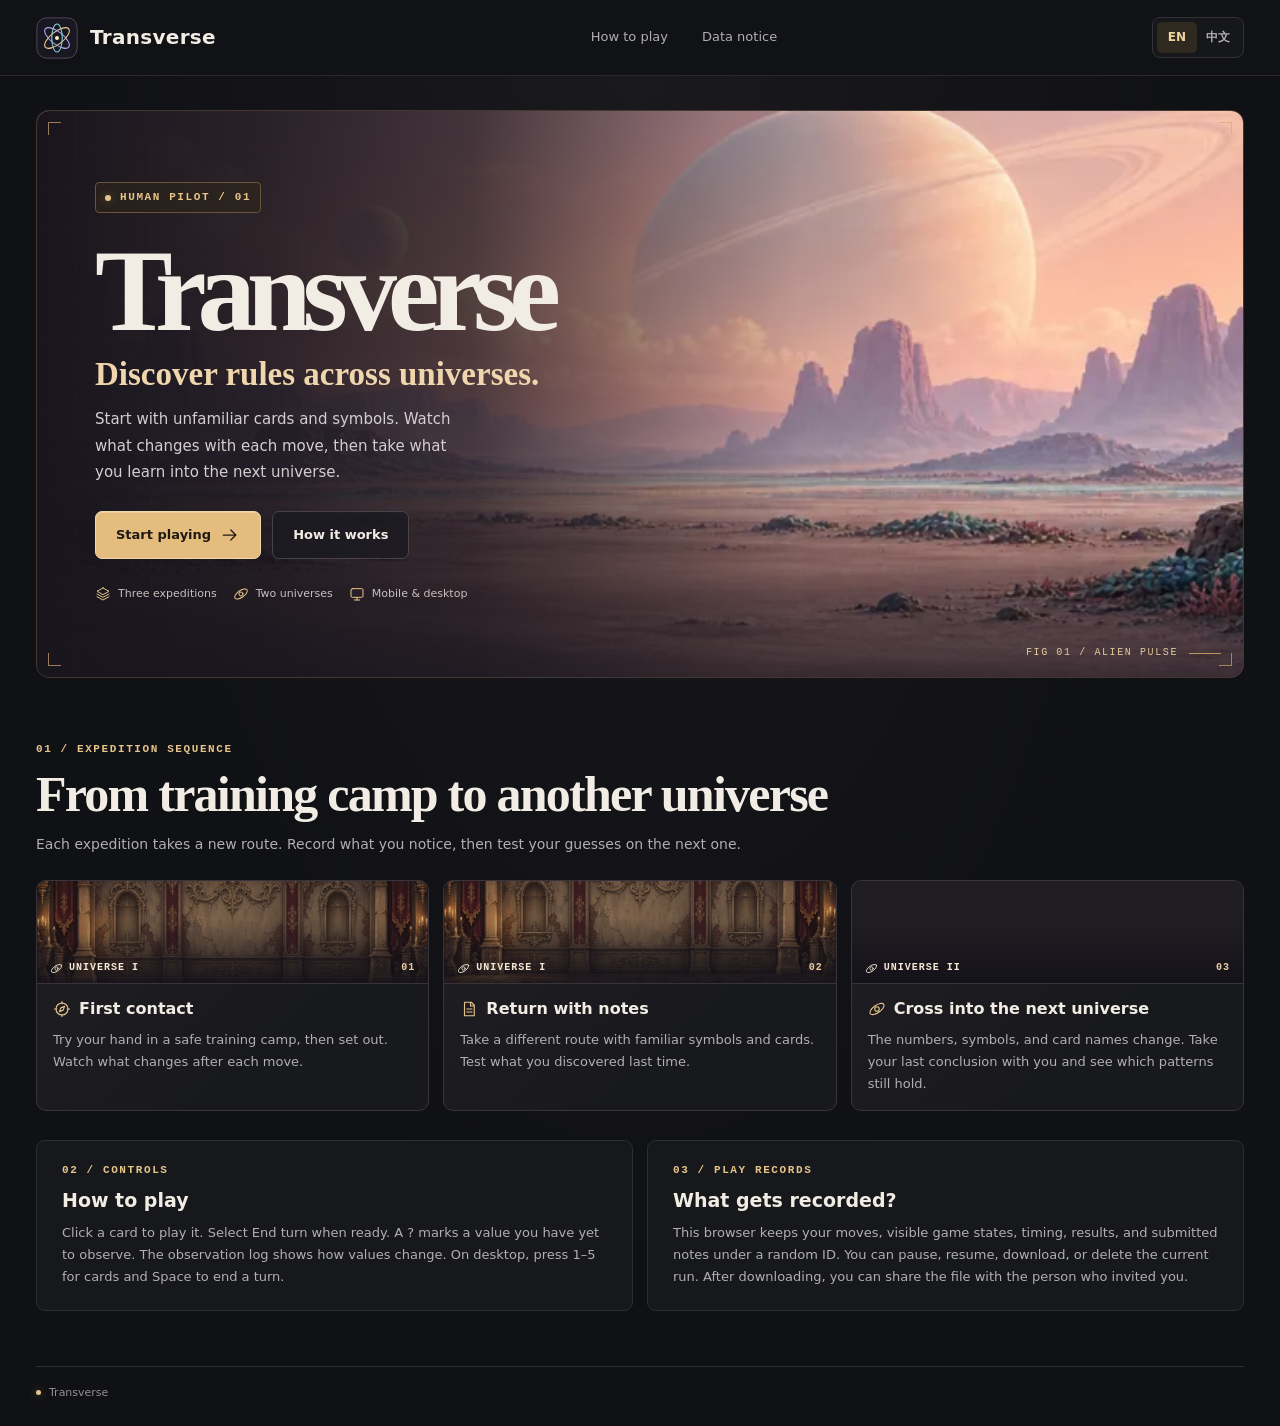
==== commit 257a4b4e: "Keep the reference game style and show language controls during play" ====
--- a/practice/index.html
+++ b/practice/index.html
@@ -14,13 +14,13 @@
   <link rel="stylesheet" href="../world-layout.css?v=7" data-surface-style="cover">
   <link rel="stylesheet" href="../archive-ui/game.css" data-surface-style="game" media="not all">
   <link rel="stylesheet" href="../archive-ui/world-themes.css" data-surface-style="game" media="not all">
-  <link rel="stylesheet" href="../archive-ui/web.css" data-surface-style="game" media="not all">
+  <link rel="stylesheet" href="../archive-ui/web.css?v=11" data-surface-style="game" media="not all">
   <title>Transverse</title>
 </head>
 <body>
   <div id="app"></div>
   <div id="announce" class="sr-only" aria-live="polite"></div>
   <noscript>Enable JavaScript to enter Transverse. 请启用 JavaScript 以进入 Transverse。</noscript>
-  <script type="module" src="../app.mjs?v=10"></script>
+  <script type="module" src="../app.mjs?v=11"></script>
 </body>
 </html>
--- a/archive-ui/web.css
+++ b/archive-ui/web.css
@@ -7,13 +7,13 @@
 .world-backdrop { object-fit: cover; }
 .idol img { width: 100%; height: 100%; object-fit: contain; object-position: center bottom; }
 .sr-only { position: absolute; top: 0; left: 0; width: 1px; height: 1px; overflow: hidden; clip-path: inset(50%); white-space: nowrap; }
-.wordmark, .title-word { text-transform: uppercase; }
+.shell { max-width: none; }
 .web-setup { font-size: var(--small); }
 .web-setup summary { cursor: pointer; }
 .web-setup details p, .web-setup details pre { margin-top: 7px; }
-.setup-line, .language-keys { display: flex; align-items: center; flex-wrap: wrap; gap: 8px; }
-.setup-line { justify-content: space-between; }
-.language-keys [aria-pressed="true"] { border-color: var(--w-accent2); }
+.language-keys { display: flex; align-items: center; flex: 0 0 auto; gap: 4px; }
+.language-keys .key { padding-inline: 8px; }
+.language-keys [aria-pressed="true"] { background: var(--well); border-color: var(--lo) var(--hi) var(--hi) var(--lo); }
 .web-modal {
   width: min(560px, calc(100% - 24px));
   max-height: calc(100% - 24px);
@@ -28,20 +28,26 @@
 .web-modal .primary { margin-left: 0; }
 .empty-hand-text { padding: 8px; color: var(--w-muted); font-size: var(--small); }
 
+@media (min-width: 851px) {
+  .workspace { grid-template-columns: minmax(0, 1fr) minmax(260px, 20.6%); }
+}
+
 @media (max-width: 850px) {
   .workspace { flex: none; grid-template-rows: auto 320px; }
   .stage { min-height: 560px; }
   .viewport { flex: 1 0 170px; }
   .hud, .tray { flex-shrink: 0; }
+  body[data-setup-open="false"] .setup { position: sticky; top: 0; z-index: 5; }
 }
 
 @media (max-width: 520px) {
   .topbar .brand { gap: 7px; }
-  .topbar .wordmark { font-size: clamp(17px, 4.75vw, 26px); letter-spacing: 1px; }
+  .topbar .wordmark { font-size: 26px; }
   .topbar-actions { gap: 4px; margin-left: auto; }
   .topbar-actions .key { padding-inline: 7px; }
   .topbar .brand-emblem { flex: 0 0 13px; height: 16px; }
-  .title-card .title-word { font-size: clamp(28px, 8vw, 48px); letter-spacing: 2px; padding-inline: 14px; }
+  .setup .plate { gap: 6px; }
+  .language-keys .key { padding-inline: 6px; min-height: 32px; }
   .console { flex-wrap: wrap; }
   .commands { gap: 4px; }
   .key.command { min-width: 0; padding-inline: 10px; }
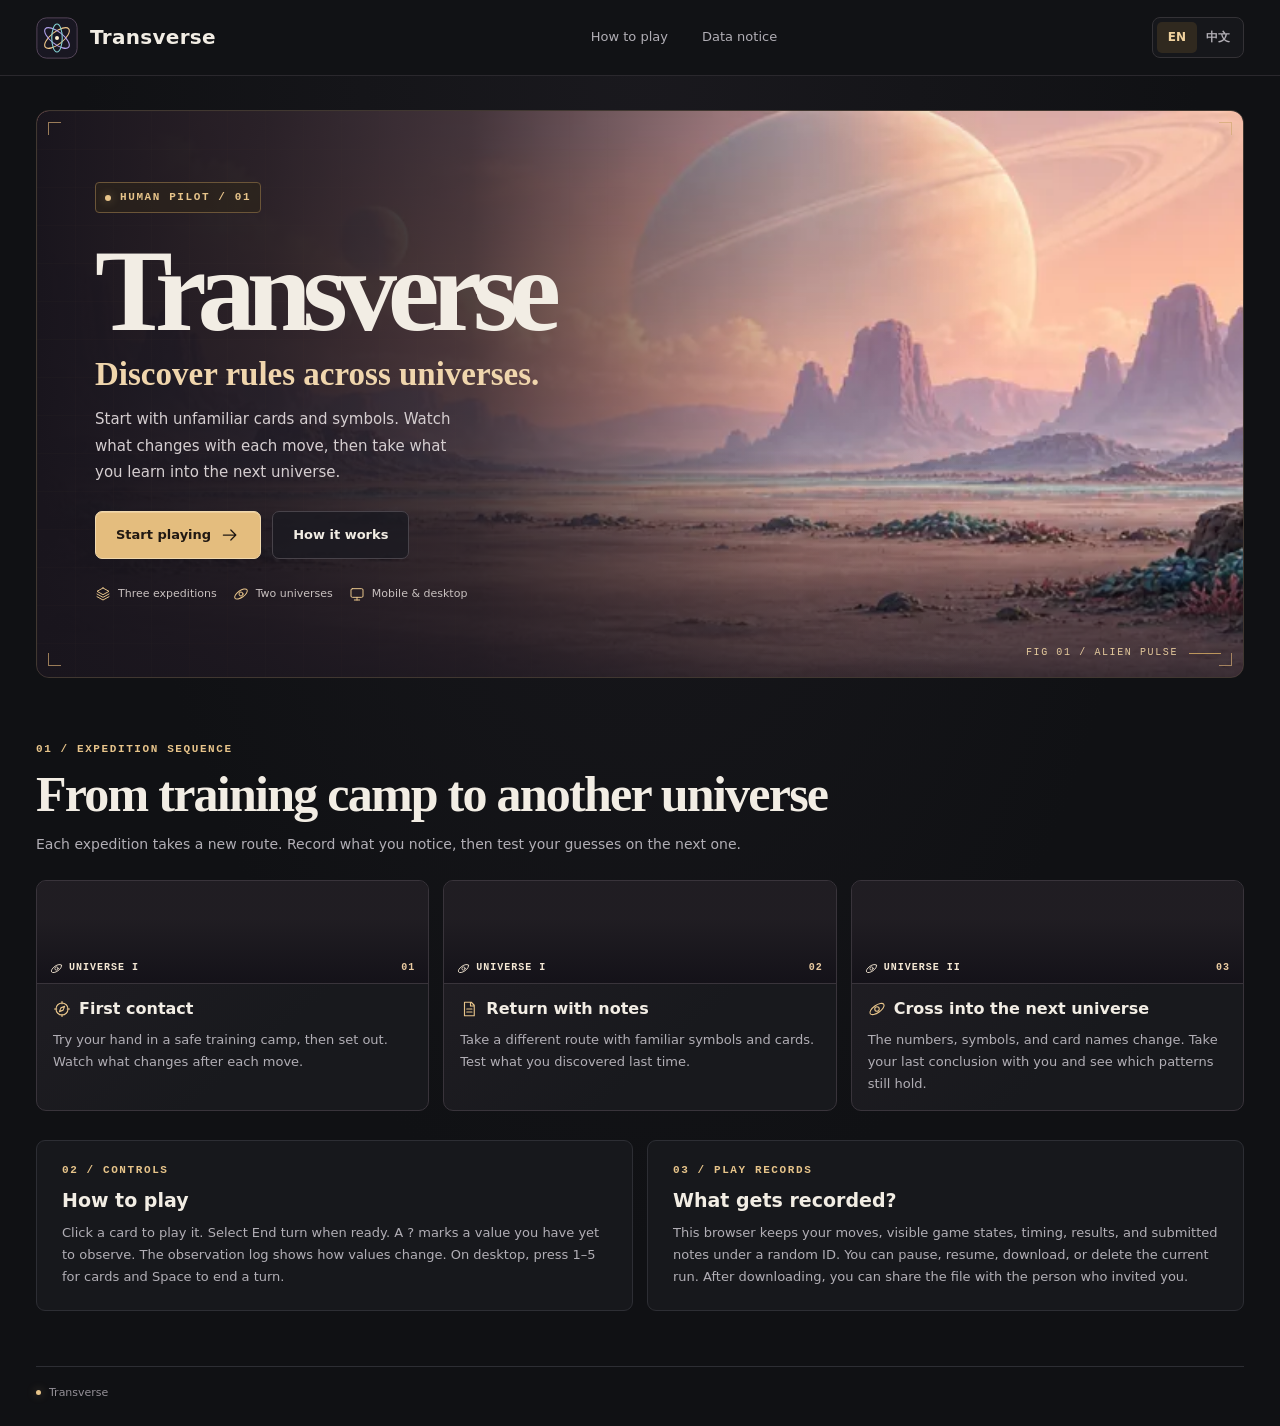
==== commit ed10601f: "Brand the game Transverse and clarify expedition progress" ====
--- a/practice/index.html
+++ b/practice/index.html
@@ -14,13 +14,13 @@
   <link rel="stylesheet" href="../world-layout.css?v=7" data-surface-style="cover">
   <link rel="stylesheet" href="../archive-ui/game.css" data-surface-style="game" media="not all">
   <link rel="stylesheet" href="../archive-ui/world-themes.css" data-surface-style="game" media="not all">
-  <link rel="stylesheet" href="../archive-ui/web.css?v=11" data-surface-style="game" media="not all">
+  <link rel="stylesheet" href="../archive-ui/web.css?v=12" data-surface-style="game" media="not all">
   <title>Transverse</title>
 </head>
 <body>
   <div id="app"></div>
   <div id="announce" class="sr-only" aria-live="polite"></div>
   <noscript>Enable JavaScript to enter Transverse. 请启用 JavaScript 以进入 Transverse。</noscript>
-  <script type="module" src="../app.mjs?v=11"></script>
+  <script type="module" src="../app.mjs?v=12"></script>
 </body>
 </html>
--- a/archive-ui/web.css
+++ b/archive-ui/web.css
@@ -11,6 +11,17 @@
 .web-setup { font-size: var(--small); }
 .web-setup summary { cursor: pointer; }
 .web-setup details p, .web-setup details pre { margin-top: 7px; }
+.run-meta { display: flex; flex: 1 1 auto; align-items: center; flex-wrap: wrap; gap: 4px 12px; min-width: 0; color: var(--w-muted); font-size: var(--tag); letter-spacing: 1px; text-transform: uppercase; }
+.run-meta-item { display: inline-flex; align-items: center; gap: 7px; white-space: nowrap; }
+.run-meta-item + .run-meta-item { padding-inline-start: 12px; border-inline-start: 1px solid var(--lo); }
+.run-meta strong { color: var(--w-ink); font-weight: normal; }
+.universe-code { min-width: 24px; padding: 1px 4px; text-align: center; background: var(--well); border: 1px solid; border-color: var(--lo) var(--hi) var(--hi) var(--lo); }
+.run-count { white-space: nowrap; }
+.run-steps { display: inline-flex; align-items: center; gap: 3px; }
+.run-steps span { width: 8px; height: 6px; border: 1px solid var(--lo); }
+.run-steps [data-step="finished"] { background: var(--w-edge); }
+.run-steps [data-step="current"] { background: var(--w-accent2); border-color: var(--w-muted); }
+.setup-run-id code { margin-inline-start: 5px; font: inherit; overflow-wrap: anywhere; user-select: all; }
 .language-keys { display: flex; align-items: center; flex: 0 0 auto; gap: 4px; }
 .language-keys .key { padding-inline: 8px; }
 .language-keys [aria-pressed="true"] { background: var(--well); border-color: var(--lo) var(--hi) var(--hi) var(--lo); }
@@ -40,13 +51,22 @@
   body[data-setup-open="false"] .setup { position: sticky; top: 0; z-index: 5; }
 }
 
+@media (max-width: 600px) {
+  .topbar .lamp { display: none; }
+  .topbar-actions { margin-inline-start: auto; }
+}
+
 @media (max-width: 520px) {
   .topbar .brand { gap: 7px; }
-  .topbar .wordmark { font-size: 26px; }
+  .topbar .wordmark { font-size: clamp(17px, 4.75vw, 26px); letter-spacing: 1px; }
   .topbar-actions { gap: 4px; margin-left: auto; }
   .topbar-actions .key { padding-inline: 7px; }
   .topbar .brand-emblem { flex: 0 0 13px; height: 16px; }
   .setup .plate { gap: 6px; }
+  .run-meta { gap: 4px 7px; letter-spacing: 0; }
+  .run-meta-item { gap: 4px; }
+  .run-meta-item + .run-meta-item { padding-inline-start: 7px; }
+  .run-steps { display: none; }
   .language-keys .key { padding-inline: 6px; min-height: 32px; }
   .console { flex-wrap: wrap; }
   .commands { gap: 4px; }
@@ -55,3 +75,9 @@
   .setup-footer .primary { margin-left: 0; }
   .web-modal .key { white-space: normal; }
 }
+
+@media (max-width: 375px) {
+  .setup .plate { display: grid; grid-template-columns: 1fr auto; }
+  .run-meta { grid-column: 1 / -1; }
+  .language-keys { justify-self: end; }
+}
